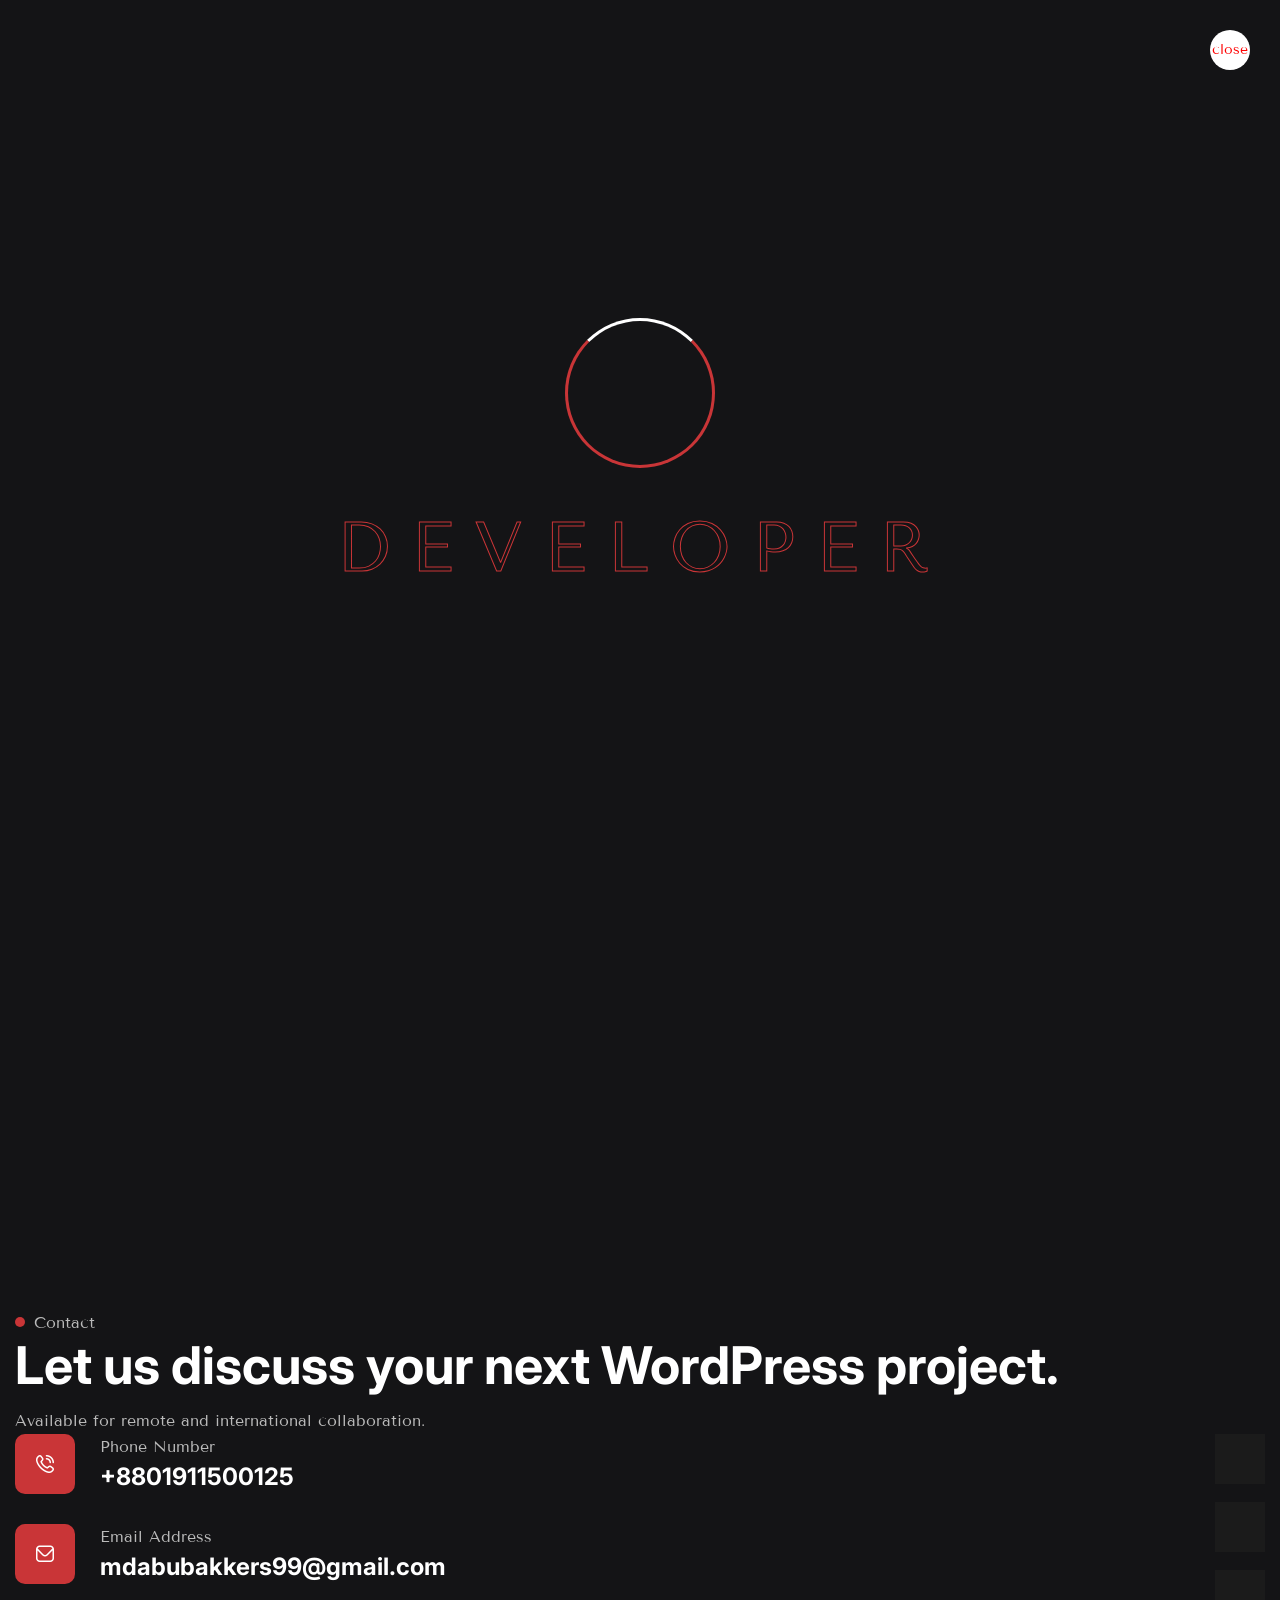
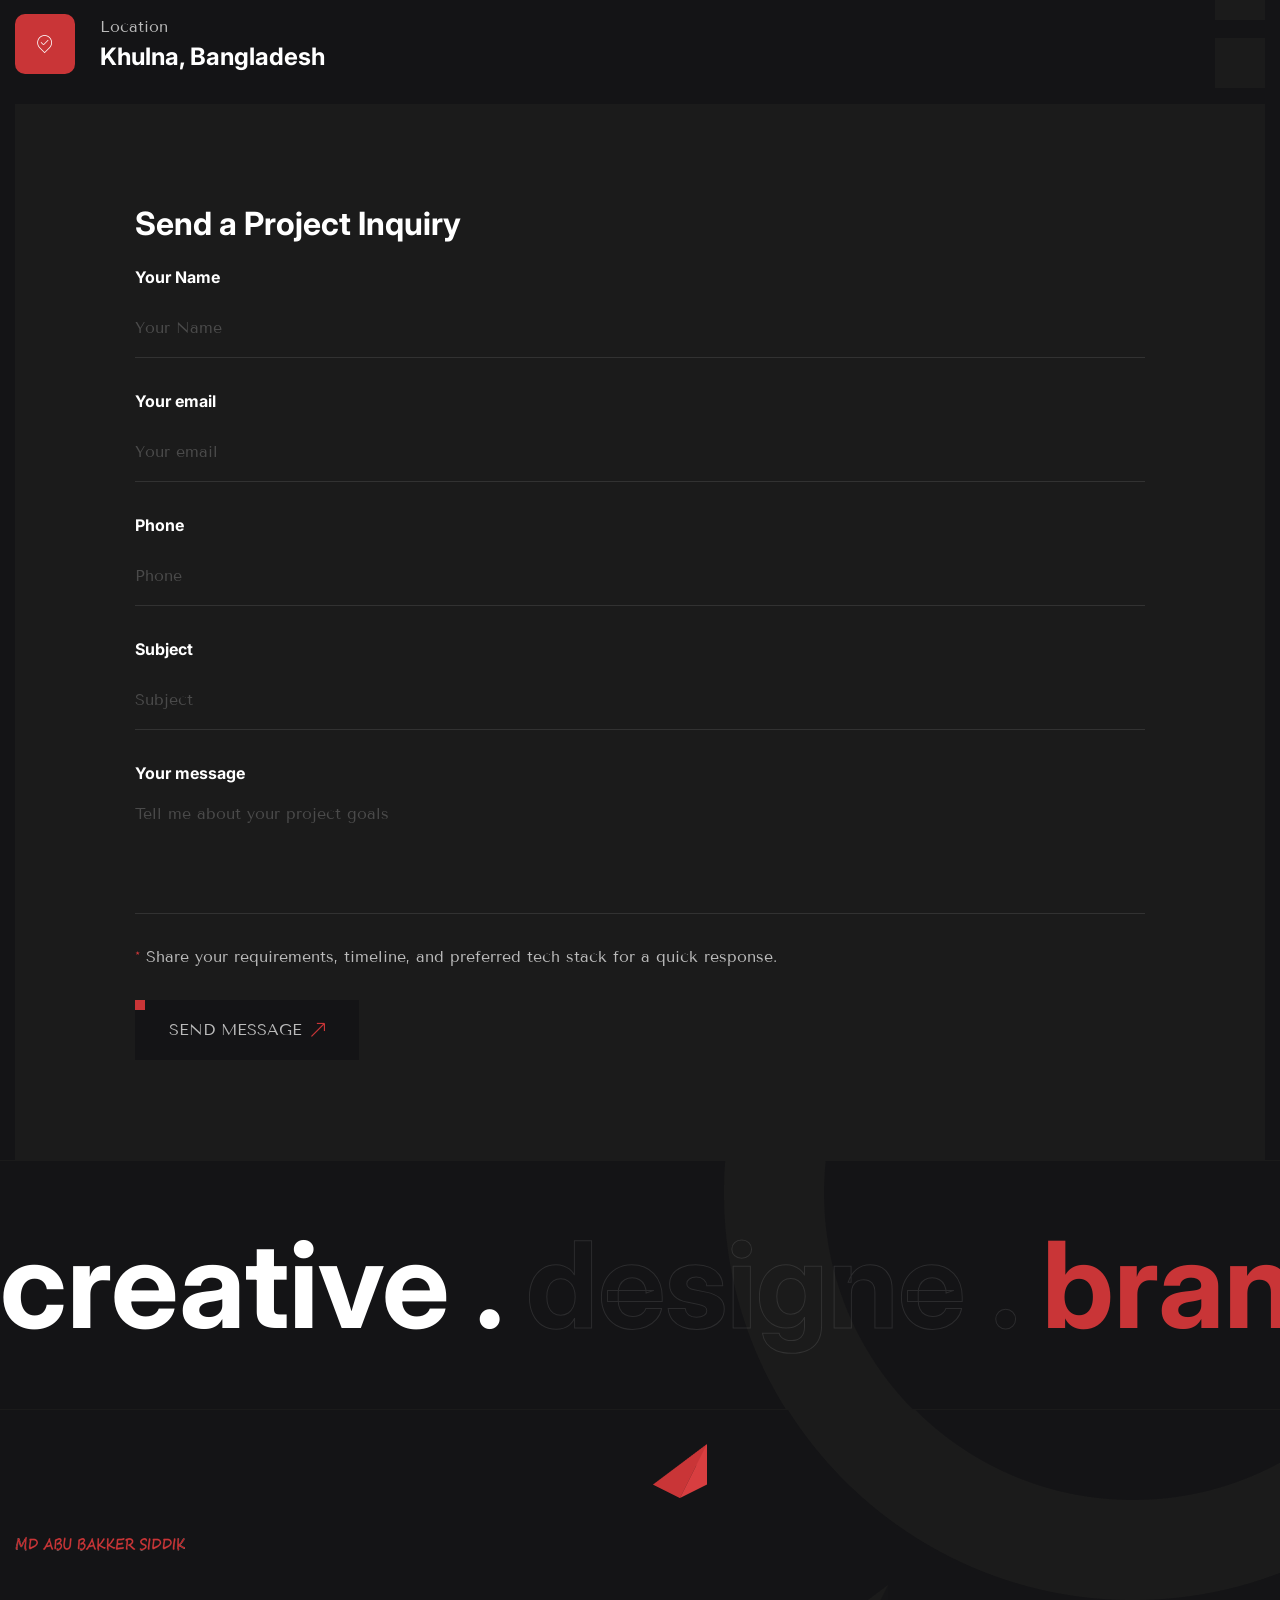
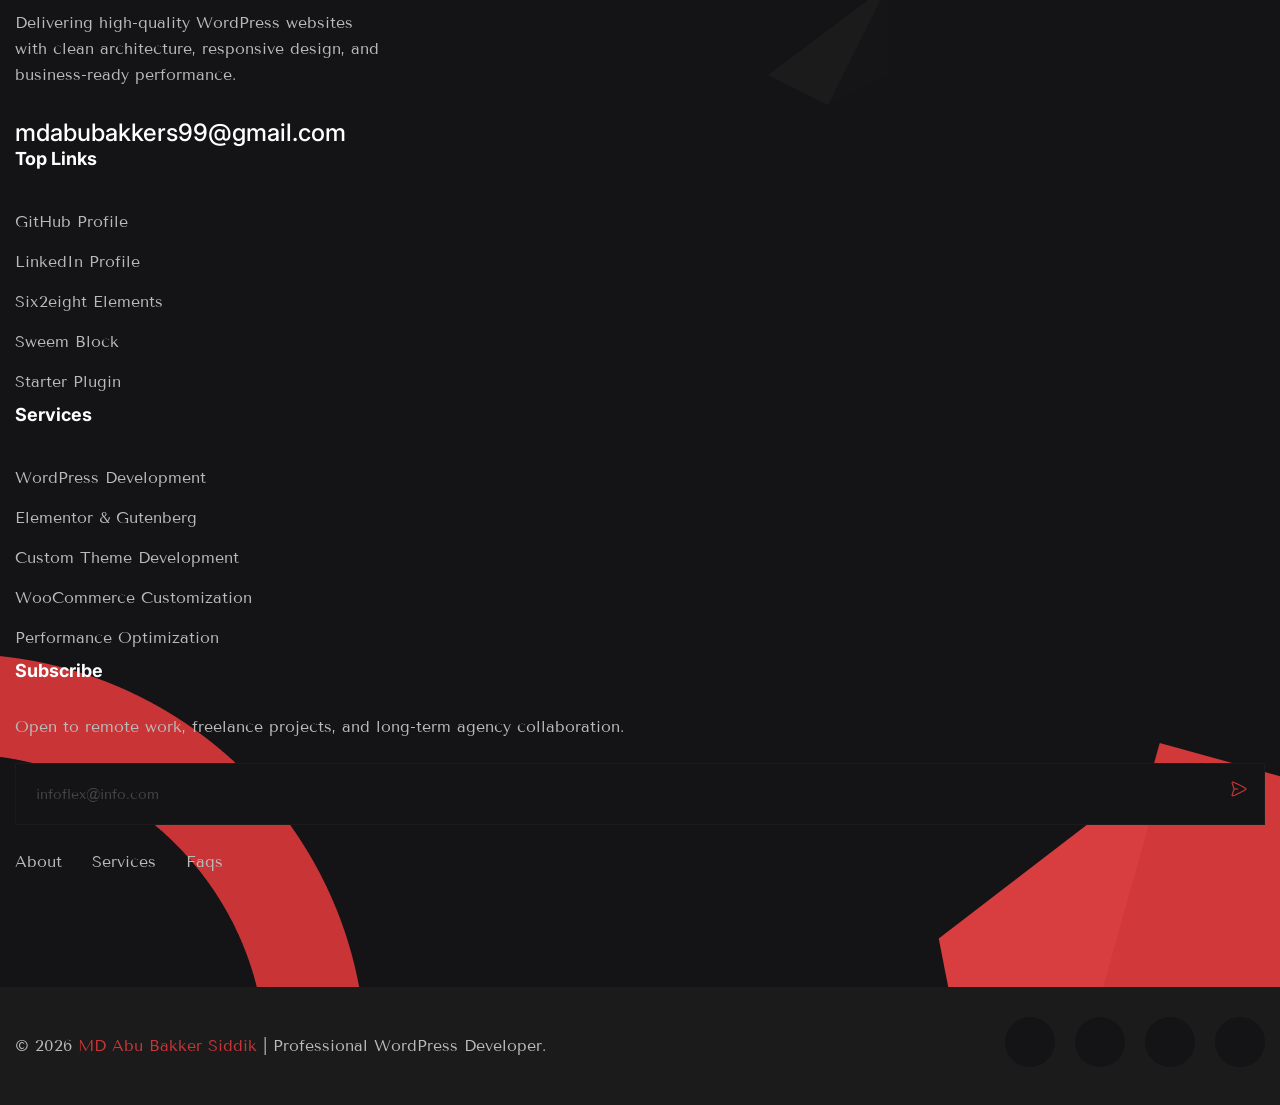
==== contact.html @ 7b508075 "ss" ====
﻿<!DOCTYPE html>
<html lang="en">
<head>
<meta charset="utf-8">
<meta http-equiv="X-UA-Compatible" content="IE=edge">
<meta name="viewport" content="width=device-width, initial-scale=1.0, maximum-scale=1.0, user-scalable=0">

<title>My Portfolio Website</title>

<!-- Fav Icon -->
<link rel="icon" href="assets/images/favicon.ico" type="image/x-icon">

<!-- Google Fonts -->
<link href="https://fonts.googleapis.com/css2?family=Tenor+Sans&display=swap" rel="stylesheet">
<link href="https://fonts.googleapis.com/css2?family=Inter:wght@100;200;300;400;500;600;700;800;900&display=swap" rel="stylesheet">

<!-- Stylesheets -->
<link href="assets/css/font-awesome-all.css" rel="stylesheet">
<link href="assets/css/flaticon.css" rel="stylesheet">
<link href="assets/css/owl.css" rel="stylesheet">
<link href="assets/css/bootstrap.css" rel="stylesheet">
<link href="assets/css/jquery.fancybox.min.css" rel="stylesheet">
<link href="assets/css/animate.css" rel="stylesheet">
<link href="assets/css/aos.css" rel="stylesheet">
<link href="assets/css/nice-select.css" rel="stylesheet">
<link href="assets/css/elpath.css" rel="stylesheet">
<link href="assets/css/color.css" id="jssDefault" rel="stylesheet">
<link href="assets/css/style.css" rel="stylesheet">
<link href="assets/css/module-css/page-title.css" rel="stylesheet">
<link href="assets/css/module-css/contact.css" rel="stylesheet">
<link href="assets/css/responsive.css" rel="stylesheet">

</head>


<!-- page wrapper -->
<body>

    <div class="boxed_wrapper">


        <!-- mouse-pointer -->
        <div class="mouse-pointer" id="mouse-pointer"></div>
        <!-- mouse-pointer end -->


        <!-- preloader -->
        <div class="loader-wrap">
            <div class="preloader">
                <div class="preloader-close">close</div>
                <div id="handle-preloader" class="handle-preloader">
                    <div class="animation-preloader">
                        <div class="spinner"></div>
                        <div class="txt-loading">
                            <span data-text-preloader="d" class="letters-loading">
                                d
                            </span>
                            <span data-text-preloader="e" class="letters-loading">
                                e
                            </span>
                            <span data-text-preloader="v" class="letters-loading">
                                v
                            </span>
                            <span data-text-preloader="e" class="letters-loading">
                                e
                            </span>
                            <span data-text-preloader="l" class="letters-loading">
                                l
                            </span>
                            <span data-text-preloader="o" class="letters-loading">
                                o
                            </span>
                            <span data-text-preloader="p" class="letters-loading">
                                p
                            </span>
                            <span data-text-preloader="e" class="letters-loading">
                                e
                            </span>
                            <span data-text-preloader="r" class="letters-loading">
                                r
                            </span>
                        </div>
                    </div>
                </div>
            </div>
        </div>
        <!-- preloader end -->


        <!--Search Popup-->
        <div id="search-popup" class="search-popup">
            <div class="popup-inner">
                <div class="upper-box clearfix">
                    <figure class="logo-box pull-left"><a href="index.html"><img src="assets/images/logo-2.png" alt=""></a></figure>
                    <div class="close-search pull-right"><span class="fas fa-times"></span></div>
                </div>
                <div class="overlay-layer"></div>
                <div class="auto-container">
                    <div class="search-form">
                        <form method="post" action="index.html">
                            <div class="form-group">
                                <fieldset>
                                    <input type="search" class="form-control" name="search-input" value="" placeholder="Type your keyword and hit" required >
                                    <button type="submit"><i class="icon-1"></i></button>
                                </fieldset>
                            </div>
                        </form>
                    </div>
                </div>
            </div>
        </div>


        <!-- sidebar cart item -->
        <div class="xs-sidebar-group info-group info-sidebar">
            <div class="xs-overlay xs-bg-black"></div>
            <div class="xs-overlay xs-overlay-2 xs-bg-black"></div>
            <div class="xs-overlay xs-overlay-3 xs-bg-black"></div>
            <div class="xs-overlay xs-overlay-4 xs-bg-black"></div>
            <div class="xs-overlay xs-overlay-5 xs-bg-black"></div>
            <div class="xs-sidebar-widget">
                <div class="sidebar-widget-container">
                    <div class="widget-heading">
                        <a href="#" class="close-side-widget">X</a>
                    </div>
                    <div class="sidebar-textwidget">
                        <div class="sidebar-info-contents">
                            <div class="content-inner">
                                <div class="logo">
                                    <a href="index.html"><img src="assets/images/logo-2.png" alt="" /></a>
                                </div>
                                <div class="text">
                                    <h3>Senior WordPress Developer | Remote Ready</h3>
                                    <p>9+ years of experience in WordPress, Elementor, Gutenberg, WooCommerce, and scalable website delivery.</p>
                                </div>
                                <div class="info-box">
                                    <h3>Contact</h3>
                                    <ul class="info clearfix">
                                        <li><div class="icon"><i class="icon-37"></i></div>Khulna, Bangladesh</li>
                                        <li><div class="icon"><i class="icon-36"></i></div><a href="mailto:mdabubakkers99@gmail.com">mdabubakkers99@gmail.com</a></li>
                                        <li><div class="icon"><i class="icon-35"></i></div><a href="tel:18004567890">+8801911500125</a></li>
                                    </ul>
                                </div>
                                <div class="subscribe-inner">
                                    <h3>Newsletter Subscription</h3>
                                    <form action="contact.html" method="post">
                                        <div class="form-group">
                                            <input type="email" name="email" placeholder="Enter Email Address" required="">
                                            <button type="submit" class="theme-btn">subscribe now</button>
                                        </div>
                                    </form>
                                </div>
                            </div>
                        </div>
                    </div>
                </div>
            </div>
        </div>
        <!-- END sidebar widget item -->


        <!-- main header -->
        <header class="main-header">
            <!-- header-lower -->
            <div class="header-lower">
                <div class="outer-container">
                    <div class="outer-box">
                        <div class="left-column">
                            <div class="logo-box">
                                <figure class="logo"><a href="index.html"><img src="assets/images/logo.png" alt=""></a></figure>
                            </div>
                            <div class="menu-area">
                                <!--Mobile Navigation Toggler-->
                                <div class="mobile-nav-toggler">
                                    <i class="icon-bar"></i>
                                    <i class="icon-bar"></i>
                                    <i class="icon-bar"></i>
                                </div>
                                <nav class="main-menu navbar-expand-md navbar-light clearfix">
                                    <div class="collapse navbar-collapse show clearfix" id="navbarSupportedContent">
                                        <ul class="navigation clearfix">
                                            <li><a href="index.html">Home</a></li>
                                            <li class="current"><a href="portfolio.html">My Working Project</a></li>
                                            <li><a href="contact.html">Contact</a></li>
                                        </ul>
                                    </div>
                                </nav>
                            </div>
                        </div>
                        <div class="menu-right-content">
                            <div class="search-box-outer search-toggler mr_30"><i class="icon-1"></i></div>
                            <div class="btn-box light mr_30"><a href="index.html" class="theme-btn"><span>Add Listing</span></a></div>
                            <div class="nav-btn nav-toggler navSidebar-button clearfix"><img src="assets/images/icons/icon-1.png" alt=""></div>
                        </div>
                    </div>
                </div>
            </div>

            <!--sticky Header-->
            <div class="sticky-header">
                <div class="auto-container">
                    <div class="outer-box">
                        <div class="logo-box">
                            <figure class="logo"><a href="index.html"><img src="assets/images/logo.png" alt=""></a></figure>
                        </div>
                        <div class="menu-area">
                            <nav class="main-menu clearfix">
                                <!--Keep This Empty / Menu will come through Javascript-->
                            </nav>
                        </div>
                        <div class="menu-right-content">
                            <div class="search-box-outer search-toggler mr_30"><i class="icon-1"></i></div>
                            <div class="btn-box mr_30"><a href="index.html" class="theme-btn"><span>Add Listing</span></a></div>
                            <div class="nav-btn nav-toggler navSidebar-button clearfix"><img src="assets/images/icons/icon-1.png" alt=""></div>
                        </div>
                    </div>
                </div>
            </div>
        </header>
        <!-- main-header end -->


        <!-- Mobile Menu  -->
        <div class="mobile-menu">
            <div class="menu-backdrop"></div>
            <div class="close-btn"><i class="fas fa-times"></i></div>

            <nav class="menu-box">
                <div class="nav-logo"><a href="index.html"><img src="assets/images/logo.png" alt="" title=""></a></div>
                <div class="menu-outer"><!--Here Menu Will Come Automatically Via Javascript / Same Menu as in Header--></div>
                <div class="contact-info">
                    <h4>Contact Info</h4>
                    <ul>
                        <li>Khulna, Bangladesh</li>
                        <li><a href="tel:+8801682648101">+8801911500125</a></li>
                        <li><a href="mailto:mdabubakkers99@gmail.com">mdabubakkers99@gmail.com</a></li>
                    </ul>
                </div>
                <div class="social-links">
                    <ul class="clearfix">
                        <li><a href="index.html"><span class="fab fa-twitter"></span></a></li>
                        <li><a href="index.html"><span class="fab fa-facebook-square"></span></a></li>
                        <li><a href="index.html"><span class="fab fa-pinterest-p"></span></a></li>
                        <li><a href="index.html"><span class="fab fa-instagram"></span></a></li>
                        <li><a href="index.html"><span class="fab fa-youtube"></span></a></li>
                    </ul>
                </div>
            </nav>
        </div>
        <!-- End Mobile Menu -->


        <!-- page-title -->
        <section class="page-title">
            <div class="pattern-layer">
                <div class="pattern-1" style="background-image: url(assets/images/shape/shape-54.png);"></div>
                <div class="pattern-2" style="background-image: url(assets/images/shape/shape-55.png);"></div>
                <div class="pattern-3" style="background-image: url(assets/images/shape/shape-43.png);"></div>
                <div class="pattern-4" style="background-image: url(assets/images/shape/shape-4.png);"></div>
                <div class="pattern-5" style="background-image: url(assets/images/shape/shape-56.png);"></div>
                <div class="pattern-6" style="background-image: url(assets/images/shape/shape-57.png);"></div>
                <div class="pattern-7 rotate-me" style="background-image: url(assets/images/shape/shape-58.png);"></div>
                <div class="pattern-8" style="background-image: url(assets/images/shape/shape-50.png);"></div>
            </div>
            <div class="auto-container">
                <div class="inner-box">
                    <div class="content-box">
                        <h1>Contact Us</h1>
                        <ul class="bread-crumb">
                            <li><a href="index.html">Home</a></li>
                            <li>Contact Us</li>
                        </ul>
                    </div>
                    <div class="curve-text">
                        <div class="icon-box"><img src="assets/images/icons/icon-2.png" alt=""></div>
                        <span class="curved-circle">Senior WordPress Developer | AI-Driven.</span>
                    </div>
                </div>
            </div>
        </section>
        <!-- page-title end -->


        <!-- contact-info-section -->
        <section class="contact-info-section pt_120 pb_120">
            <div class="auto-container">
                <div class="row align-items-center">
                    <div class="col-lg-6 col-md-12 col-sm-12 form-column">
                        <div class="form-inner mr_85">
                            <iframe src="https://www.google.com/maps/embed?pb=!1m18!1m12!1m3!1d55945.16225505631!2d-73.90847969206546!3d40.66490264739892!2m3!1f0!2f0!3f0!3m2!1i1024!2i768!4f13.1!3m3!1m2!1s0x89c24fa5d33f083b%3A0xc80b8f06e177fe62!2sNew%20York%2C%20NY%2C%20USA!5e0!3m2!1sen!2sbd!4v1601263396347!5m2!1sen!2sbd" width="600" height="535" frameborder="0" style="border:0; width: 100%" allowfullscreen="" aria-hidden="false" tabindex="0"></iframe>
                        </div>
                    </div>
                    <div class="col-lg-6 col-md-12 col-sm-12 info-column">
                        <div class="info-inner">
                            <div class="sec-title mb_40">
                                <span class="sub-title">Contact</span>
                                <h2>Let us discuss your next WordPress project.</h2>
                                <p>Available for remote and international collaboration.</p>
                            </div>
                            <div class="info-content">
                                <ul class="info-list clearfix">
                                    <li>
                                        <div class="icon-box"><i class="icon-27"></i></div>
                                        <span>Phone Number</span>
                                        <h3><a href="tel:+8801911500125">+8801911500125</a></h3>
                                    </li>
                                    <li>
                                        <div class="icon-box"><i class="icon-28"></i></div>
                                        <span>Email Address</span>
                                        <h3><a href="mailto:mdabubakkers99@gmail.com">mdabubakkers99@gmail.com</a></h3>
                                    </li>
                                    <li>
                                        <div class="icon-box"><i class="icon-37"></i></div>
                                        <span>Location</span>
                                        <h3>Khulna, Bangladesh</h3>
                                    </li>
                                </ul>
                                <ul class="social-links clearfix">
                                    <li><a href="https://github.com/Md-Abu-Bakker-Siddik"><i class="fab fa-github"></i></a></li>
                                    <li><a href="https://www.instagram.com/mdsweem?igsh=MWMzZXV2amVpbjdnZA=="><i class="fab fa-instagram"></i></a></li>
                                    <li><a href="https://www.linkedin.com/in/md-abu-bakker-siddik"><i class="fab fa-linkedin-in"></i></a></li>
                                    <li><a href="https://www.facebook.com/share/19xBZS6UAq/"><i class="fab fa-facebook-f"></i></a></li>
                                </ul>
                            </div>
                        </div>
                    </div>
                </div>
            </div>
        </section>
        <!-- contact-info-section end -->


        <!-- contact-section -->
        <section class="contact-section pb_120">
            <div class="auto-container">
                <div class="form-inner">
                    <h2>Send a Project Inquiry</h2>
                    <form method="post" action="sendemail.php" id="contact-form">
                        <div class="row clearfix">
                            <div class="col-lg-6 col-md-6 col-sm-12 form-group">
                                <label>Your Name</label>
                                <input type="text" name="username" placeholder="Your Name" required="">
                            </div>
                            <div class="col-lg-6 col-md-6 col-sm-12 form-group">
                                <label>Your email</label>
                                <input type="email" name="email" placeholder="Your email" required="">
                            </div>
                            <div class="col-lg-6 col-md-6 col-sm-12 form-group">
                                <label>Phone</label>
                                <input type="text" name="phone" required="" placeholder="Phone">
                            </div>
                            <div class="col-lg-6 col-md-6 col-sm-12 form-group">
                                <label>Subject</label>
                                <input type="text" name="subject" required="" placeholder="Subject">
                            </div>
                            <div class="col-lg-12 col-md-12 col-sm-12 form-group">
                                <label>Your message</label>
                                <textarea name="message" placeholder="Tell me about your project goals"></textarea>
                            </div>
                            <div class="col-lg-12 col-md-12 col-sm-12 text-column">
                                <p><span>*</span> Share your requirements, timeline, and preferred tech stack for a quick response.</p>
                            </div>
                            <div class="col-lg-12 col-md-12 col-sm-12 form-group message-btn">
                                <button class="theme-btn btn-one" type="submit" name="submit-form"><span>Send Message</span></button>
                            </div>
                        </div>
                    </form>
                </div>
            </div>
        </section>
        <!-- contact-section end -->


        <div class="slide-text">
            <div class="pattern-layer" style="background-image: url(assets/images/shape/shape-20.png);"></div>
            <div class="big-text"><span class="white_text">Creative . </span><span class="text_stroke">designe . </span><span class="theme_color">branding . </span><span class="text_stroke">Marketing . </span><span class="white_text">Idea . </span><span class="theme_color">Innovative</span></div>
        </div>


        <!-- main-footer -->
        <footer class="main-footer">
            <div class="widget-section">
                <div class="pattern-layer">
                    <div class="pattern-1" style="background-image: url(assets/images/shape/shape-21.png);"></div>
                    <div class="pattern-2" style="background-image: url(assets/images/shape/shape-22.png);"></div>
                    <div class="pattern-3" style="background-image: url(assets/images/shape/shape-23.png);"></div>
                    <div class="pattern-4 float-bob-x" style="background-image: url(assets/images/shape/shape-24.png);"></div>
                    <div class="pattern-5 float-bob-y" style="background-image: url(assets/images/shape/shape-25.png);"></div>
                </div>
                <div class="auto-container">
                    <div class="row clearfix">
                        <div class="col-lg-4 col-md-6 col-sm-12 footer-column">
                            <div class="footer-widget logo-widget">
                                <figure class="footer-logo"><a href="index.html"><img src="assets/images/logo.png" alt=""></a></figure>
                                <p>Delivering high-quality WordPress websites with clean architecture, responsive design, and business-ready performance.</p>
                                <h3><a href="mailto:mdabubakkers99@gmail.com">mdabubakkers99@gmail.com</a></h3>
                            </div>
                        </div>
                        <div class="col-lg-2 col-md-6 col-sm-12 footer-column">
                            <div class="footer-widget links-widget">
                                <div class="widget-title">
                                    <h3>Top Links</h3>
                                </div>
                                <div class="widget-content">
                                    <ul class="links-list clearfix">
                                        <li><a href="https://github.com/Md-Abu-Bakker-Siddik">GitHub Profile</a></li>
                                        <li><a href="https://www.linkedin.com/in/md-abu-bakker-siddik">LinkedIn Profile</a></li>
                                        <li><a href="https://github.com/Md-Abu-Bakker-Siddik/six2eight-elements">Six2eight Elements</a></li>
                                        <li><a href="https://github.com/Md-Abu-Bakker-Siddik/sweem-block">Sweem Block</a></li>
                                        <li><a href="https://github.com/Md-Abu-Bakker-Siddik/starter-plugin">Starter Plugin</a></li>
                                    </ul>
                                </div>
                            </div>
                        </div>
                        <div class="col-lg-3 col-md-6 col-sm-12 footer-column">
                            <div class="footer-widget links-widget">
                                <div class="widget-title">
                                    <h3>Services</h3>
                                </div>
                                <div class="widget-content">
                                    <ul class="links-list clearfix">
                                        <li><a href="portfolio.html">WordPress Development</a></li>
                                        <li><a href="portfolio.html">Elementor & Gutenberg</a></li>
                                        <li><a href="portfolio.html">Custom Theme Development</a></li>
                                        <li><a href="portfolio.html">WooCommerce Customization</a></li>
                                        <li><a href="contact.html">Performance Optimization</a></li>
                                    </ul>
                                </div>
                            </div>
                        </div>
                         <div class="col-lg-3 col-md-6 col-sm-12 footer-column">
                            <div class="footer-widget subscribe-widget">
                                <div class="widget-title">
                                    <h3>Subscribe</h3>
                                </div>
                                <div class="widget-content">
                                    <p>Open to remote work, freelance projects, and long-term agency collaboration.</p>
                                    <form method="post" action="contact.html">
                                        <div class="form-group">
                                            <input type="email" name="email" placeholder="infoflex@info.com" required>
                                            <button type="submit"><img src="assets/images/icons/icon-22.png" alt=""></button>
                                        </div>
                                    </form>
                                    <ul class="footer-menu">
                                        <li><a href="#">About</a></li>
                                        <li><a href="#">Services</a></li>
                                        <li><a href="#">Faqs</a></li>
                                    </ul>
                                </div>
                            </div>
                        </div>
                    </div>
                </div>
            </div>
            <div class="footer-bottom">
                <div class="auto-container">
                    <div class="bottom-inner">
                        <p>&copy; 2026 <a href="index.html">MD Abu Bakker Siddik</a> | Professional WordPress Developer.</p>
                        <ul class="social-links">
                            <li><a href="https://www.facebook.com/share/19xBZS6UAq/"><i class="fab fa-facebook-f"></i></a></li>
                            <li><a href="https://www.linkedin.com/in/md-abu-bakker-siddik"><i class="fab fa-linkedin-in"></i></a></li>
                            <li><a href="https://www.instagram.com/mdsweem?igsh=MWMzZXV2amVpbjdnZA=="><i class="fab fa-instagram"></i></a></li>
                            <li><a href="index.html"><i class="fab fa-pinterest-p"></i></a></li>
                        </ul>
                    </div>
                </div>
            </div>
        </footer>
        <!-- main-footer end -->



        <!--Scroll to top-->
        <div class="scroll-to-top">
            <div>
                <div class="scroll-top-inner">
                    <div class="scroll-bar">
                        <div class="bar-inner"></div>
                    </div>
                    <div class="scroll-bar-text">Go To Top</div>
                </div>
            </div>
        </div>
        <!-- Scroll to top end -->

    </div>


    <!-- jequery plugins -->
    <script src="assets/js/jquery.js"></script>
    <script src="assets/js/bootstrap.min.js"></script>
    <script src="assets/js/owl.js"></script>
    <script src="assets/js/wow.js"></script>
    <script src="assets/js/jquery.fancybox.js"></script>
    <script src="assets/js/appear.js"></script>
    <script src="assets/js/isotope.js"></script>
    <script src="assets/js/jquery.nice-select.min.js"></script>
    <script src="assets/js/nav-tool.js"></script>
    <script src="assets/js/jquery.lettering.min.js"></script>
    <script src="assets/js/jquery.circleType.js"></script>
    <script src="assets/js/product-filter.js"></script>
    <script src="assets/js/bxslider.js"></script>
    <script src="assets/js/jquery.bootstrap-touchspin.js"></script>
    <script src="assets/js/validation.js"></script>

    <!-- main-js -->
    <script src="assets/js/script.js"></script>

</body><!-- End of .page_wrapper -->
</html>
---- assets/css/flaticon.css ----
@font-face {
  font-family: 'icomoon';
  src:  url('../fonts/icomoon.eot?tin97q');
  src:  url('../fonts/icomoon.eot?tin97q#iefix') format('embedded-opentype'),
    url('../fonts/icomoon.ttf?tin97q') format('truetype'),
    url('../fonts/icomoon.woff?tin97q') format('woff'),
    url('../fonts/icomoon.svg?tin97q#icomoon') format('svg');
  font-weight: normal;
  font-style: normal;
  font-display: block;
}

[class^="icon-"], [class*=" icon-"] {
  /* use !important to prevent issues with browser extensions that change fonts */
  font-family: 'icomoon' !important;
  speak: never;
  font-style: normal;
  font-weight: normal;
  font-variant: normal;
  text-transform: none;
  line-height: 1;

  /* Better Font Rendering =========== */
  -webkit-font-smoothing: antialiased;
  -moz-osx-font-smoothing: grayscale;
}

.icon-1:before {
  content: "\e900";
}
.icon-2:before {
  content: "\e901";
}
.icon-3:before {
  content: "\e902";
}
.icon-4:before {
  content: "\e903";
}
.icon-5:before {
  content: "\e904";
}
.icon-6:before {
  content: "\e905";
}
.icon-7:before {
  content: "\e906";
}
.icon-8:before {
  content: "\e907";
}
.icon-9:before {
  content: "\e908";
}
.icon-10:before {
  content: "\e909";
}
.icon-11:before {
  content: "\e90a";
}
.icon-12:before {
  content: "\e90b";
}
.icon-13:before {
  content: "\e90c";
}
.icon-14:before {
  content: "\e90d";
}
.icon-15:before {
  content: "\e90e";
}
.icon-16:before {
  content: "\e90f";
}
.icon-17:before {
  content: "\e910";
}
.icon-18:before {
  content: "\e911";
}
.icon-19:before {
  content: "\e912";
}
.icon-20:before {
  content: "\e913";
}
.icon-21:before {
  content: "\e914";
}
.icon-22:before {
  content: "\e915";
}
.icon-23:before {
  content: "\e916";
}
.icon-24:before {
  content: "\e917";
}
.icon-25:before {
  content: "\e918";
}
.icon-26:before {
  content: "\e919";
}
.icon-27:before {
  content: "\e91a";
}
.icon-28:before {
  content: "\e91b";
}
.icon-29:before {
  content: "\e91c";
}
.icon-30:before {
  content: "\e91d";
}
.icon-31:before {
  content: "\e91e";
}
.icon-32:before {
  content: "\e91f";
}
.icon-33:before {
  content: "\e920";
}
.icon-34:before {
  content: "\e921";
}
.icon-35:before {
  content: "\e922";
}
.icon-36:before {
  content: "\e923";
}
.icon-37:before {
  content: "\e924";
}
---- assets/css/color.css ----
/* template-color */


.xs-sidebar-group .content-inner .info-box .info li .icon{
	color: var(--theme-color);
}

.main-menu .navigation > li.current > a,
.main-menu .navigation > li:hover > a{
 	color: var(--theme-color); 
}

.main-menu .navigation > li > ul,
.main-menu .navigation > li > .megamenu{
	background: var(--theme-color);
}

.main-menu .navigation > li > ul > li > ul{
	background: var(--theme-color);
}

.main-header .menu-right-content .search-box-outer{
	color: var(--theme-color);
}

.theme-btn span:before{
	color: var(--theme-color);
}

.theme-btn:before{
	background: var(--theme-color);
}

.banner-section .content-box h2 span{
  color: var(--theme-color);
}

.curve-text .curved-circle .char10,
.curve-text .curved-circle .char11,
.curve-text .curved-circle .char12,
.curve-text .curved-circle .char13,
.curve-text .curved-circle .char14,
.curve-text .curved-circle .char15,
.curve-text .curved-circle .char16,
.curve-text .curved-circle .char17{
  color: var(--theme-color); 
}

.banner-section .content-box .social-links li a:hover{
  color: var(--theme-color);
}

.banner-section .content-box .video-btn a:hover{
  background: var(--theme-color);
}

.sub-title:before{
	background: var(--theme-color);
}

.about-section .image-box .btn-box a span:before{
	color: var(--theme-color);
}

.about-section .image-box .btn-box a:hover{
  background: var(--theme-color);
}

.about-section .image-box .btn-box .shape:before{
	background: var(--theme-color);
}

.about-section .inner-box .single-item p span{
  color: var(--theme-color);
}

.about-section .inner-box .single-item:nth-child(3){
  background: var(--theme-color);
  border-color: var(--theme-color);
}

.service-block-one .inner-box .links-list li a:hover{
  background: var(--theme-color);
  border-color: var(--theme-color);
}

.service-block-one .inner-box .link a:hover{
  color: var(--theme-color);
}

.content_block_one .content-box .inner-box .single-item:hover h3 span{
  background: var(--theme-color);
}

.content_block_one .content-box .inner-box .single-item .link a{
	color: var(--theme-color);
}

.content_block_one .content-box .more-link a:hover{
  color: var(--theme-color);
}

.content_block_one .content-box .more-link a span:before{
	color: var(--theme-color);
}

.gallery-block-one .inner-box .lower-content .link a:hover{
  background: var(--theme-color);
}

.gallery-block-one .inner-box .lower-content h3 a:hover{
  color: var(--theme-color);
}

.gallery-block-one .inner-box .image-box .link-btn a{
	color: var(--theme-color);
}

.gallery-block-one .inner-box .image-box .link-btn a:hover{
  background: var(--theme-color);
}

.testimonial-block-one .inner-box .icon-box{
	color: var(--theme-color);
}

.dots-style-one .owl-dots .owl-dot.active span,
.dots-style-one .owl-dots .owl-dot span:hover{
	background: var(--theme-color);
	border-color: var(--theme-color);
}

.curve-text .icon-box a{
	color: var(--theme-color);
}

.video-section .text-box h2 span:before{
	background: var(--theme-color);
}

.working-block-one:hover .icon-box  .count-text{
  color: var(--theme-color);
  border-color: var(--theme-color);
}

.working-block-one h3 a:hover{
  color: var(--theme-color);
}

.working-block-one:hover .shape:before{
  background: var(--theme-color);
}

.working-section .pattern-layer{
	border: 100px solid var(--theme-color);
}

.cta-section{
	background: var(--theme-color);
}

.cta-section .btn-box a span:before{
	color: var(--theme-color);
}

.news-block-one .inner-box .lower-content .post-info li a:hover{
	background: var(--theme-color);
}

.news-block-one .inner-box .lower-content h3 a:hover{
  color: var(--theme-color);
}

.news-block-one .inner-box .link a:hover{
  color: var(--theme-color);
}

.slide-text .big-text .theme_color{
  color: var(--theme-color);
}

.main-footer .logo-widget h3 a:hover{
  color: var(--theme-color);
}

.main-footer .links-widget .links-list li a:hover{
  color: var(--theme-color);
}

.main-footer .subscribe-widget form .form-group input[type='email']:focus{
	border-color: var(--theme-color);
}

.main-footer .subscribe-widget .footer-menu li a:hover{
  color: var(--theme-color);
}

.footer-bottom .bottom-inner p a{
	color: var(--theme-color);
}

.main-footer .social-links a:hover{
  background: var(--theme-color);
}

.banner-style-two .content-box h2 span:before{
  background: var(--theme-color);
}

.funfact-block-one .count-outer .symble{
	color: var(--theme-color);
}

.funfact-block-one .clients-list li span{
	background: var(--theme-color);
}

.service-block-one .inner-box .link a{
	color: var(--theme-color);
}

.service-block-two .inner-box:hover{
  border-color: var(--theme-color);
}

.service-block-two .inner-box:before{
	background: var(--theme-color);
}

.service-block-two .inner-box .link a{
	color: var(--theme-color);
}

.gallery-block-two h2 a:hover{
  color: var(--theme-color);
}

.gallery-block-two .image-box .link a{
	color: var(--theme-color);
}

.gallery-block-two .image-box .link a:hover{
  background: var(--theme-color);
}

.video-section.style-two{
	background: var(--theme-color);
}

.team-block-one .inner-box .image-box .social-links li a:hover{
  background: var(--theme-color);
}

.team-block-one .inner-box .lower-content h3 a:hover{
  color: var(--theme-color);
}

.team-block-one .inner-box .lower-content .designation{
	color: var(--theme-color);
}

.image_block_two .image-box .image-shape .shape-2{
	border: 40px solid var(--theme-color);
}

.testimonial-block-two .inner-box .icon-box{
	color: var(--theme-color);
}

.testimonial-block-two .inner-box .author-box{
	border-bottom: 1px solid var(--theme-color);
}

.accordion-box .accordion .acc-btn.active .icon-box{
	color: var(--theme-color);
}

.banner-style-three .content-box .rating-box .rating li{
	color: var(--theme-color);
}

.banner-style-three .inner-box h2 span{
	color: var(--theme-color);
}

.banner-style-three .inner-box .clients-list li span{
	background: var(--theme-color);
}

.banner-style-three .lower-box .lower-content{
	background: var(--theme-color);
}

.banner-style-three .lower-box .video-btn a:hover{
  color: var(--theme-color);
}

.image_block_three .image-box .video-btn{
	background: var(--theme-color);
}

.content_block_three .content-box .inner-box .single-column:nth-child(2) .single-item{
	background: var(--theme-color);
}

.gallery-style-three .gallery-list li a:hover i{
	color: var(--theme-color);
}

.gallery-style-three .gallery-list li .image-box:before{
	background: var(--theme-color);
}

.pricing-block-one .pricing-table h2 span{
  color: var(--theme-color);
}

.pricing-block-one .pricing-table h3:before{
	background: var(--theme-color);
}

.cta-section.alternat-2 .inner-container{
  background: var(--theme-color);
}

.page-title .bread-crumb li a:hover{
  color: var(--theme-color);
}

.page-title .bread-crumb:before{
	background: var(--theme-color);
}

.service-details .nav-btn-box .single-btn:hover{
  border-color: var(--theme-color);
}

.service-details .nav-btn-box .single-btn:hover .shape:before{
  background: var(--theme-color);
}

.service-details .nav-btn-box .single-btn button:hover{
  color: var(--theme-color);
}

.team-details-content .content-box .designation{
	color: var(--theme-color);
}

.team-details-content .content-box .info-list li .icon-box{
	background: var(--theme-color);
}

.team-details-content .content-box .info-list li h3 a:hover{
  color: var(--theme-color);
}

.team-details .education-content .single-item span{
	color: var(--theme-color);
}

.progress-box .bar-inner{
	background: var(--theme-color);
}

.gallery-details-content .upper-image .category{
	background: var(--theme-color);
}

.gallery-details-content .content-box .two-column .list-item li h4 a:hover{
  color: var(--theme-color);
}

.gallery-details-content .nav-btn-box .single-btn:hover{
	border-color: var(--theme-color);
}

.gallery-details-content .nav-btn-box .single-btn:hover .shape:before{
	background: var(--theme-color);
}

.gallery-details-content .nav-btn-box .single-btn button:hover{
  color: var(--theme-color);
}

.shop-page-section .item-shorting .menu-box button.on{
  background: var(--theme-color);
}

.shop-page-section .item-shorting .filter-btn button:hover{
  background: var(--theme-color);
}

.shop-block-one .inner-box .lower-content h3 a:hover{
  color: var(--theme-color);
}

.shop-block-one .inner-box .lower-content .price{
	color: var(--theme-color);
}

.shop-block-one .inner-box .lower-content .cart-btn:hover{
  background: var(--theme-color);
}

.shop-details-content .products-image-block .image-box .category{
	background: var(--theme-color);
}

.shop-details-content .content-box h3{
	color: var(--theme-color);
}

.shop-details-content .content-box .customer-rating .rating li{
	color: var(--theme-color);
}

.shop-details-content .content-box .customer-rating .review a:hover{
	color: var(--theme-color);
}

.shop-details-content .content-box .cart-btn{
	background: var(--theme-color);
}

.shop-details .product-discription .tab-btn-box .tab-btns li.active-btn,
.shop-details .product-discription .tab-btn-box .tab-btns li:hover{
  background: var(--theme-color);
  border-color: var(--theme-color);
}

.shop-details .product-discription .customer-inner .rating li{
  color: var(--theme-color);
}

.blog-sidebar .search-widget .form-group button[type='submit']{
	color: var(--theme-color);
}

.blog-sidebar .category-widget .category-list li a:hover{
  background: var(--theme-color);
}

.blog-sidebar .social-widget .social-links li a:hover{
  background: var(--theme-color);
}

.blog-sidebar .post-widget .post h6 a:hover{
  color: var(--theme-color);
}

.blog-sidebar .post-widget .post .link a:hover{
  color: var(--theme-color);
}

.blog-sidebar .contact-widget .info-list li .icon-box{
	background: var(--theme-color);
}

.blog-sidebar .contact-widget .info-list li h3 a:hover{
	color: var(--theme-color);
}

.news-block-one .inner-box .lower-content h2 a:hover{
  color: var(--theme-color);
}

.blog-details-content .post-tags .tags-list li a:hover{
  background: var(--theme-color);
}

.blog-details-content .author-box a{
	background: var(--theme-color);
}

.blog-details-content .nav-btn-box .single-btn button:hover{
  color: var(--theme-color);
}

.blog-details-content .nav-btn-box .single-btn:hover .shape:before{
  background: var(--theme-color);
}

.blog-details-content .comment-box .comment .reply-btn:hover{
  background: var(--theme-color);
}

.blog-details-content .comment-form-area .form-group input:focus,
.blog-details-content .comment-form-area .form-group textarea:focus{
  border-color: var(--theme-color) !important;
}

.blog-details-content .comment-form-area p span{
	color: var(--theme-color);
}

.contact-info-section .info-inner .info-list li .icon-box{
	background: var(--theme-color);
}

.contact-info-section .info-inner .info-list li h3 a:hover{
	color: var(--theme-color);
}

.contact-info-section .info-inner .info-content .social-links li a:hover{
  background: var(--theme-color);
}

.contact-section .form-inner p span{
	color: var(--theme-color);
}

.contact-section .form-inner .form-group input:focus,
.contact-section .form-inner .form-group textarea:focus{
  border-color: var(--theme-color) !important;
}
---- assets/css/style.css ----
/* Css For Arlet */

/************ TABLE OF CONTENTS ***************
1. Fonts
2. Reset
3. Global
4. Main Header/style-one/style-two
5. Main Slider/style-one/style-two
6. Intro Section
7. Welcome Section
9. Cta Section
8. Research Fields
10. Testimonial Section
11. Researches Section
12. Team Section
14. Video
15. Fact Counter
16. News Section
19. Clients Section
20. Main Footer
21. Footer Bottom
22. Research Style Two
23. Innovative Solution
24. Discover Section
25. Testimonial Section
26. Chooseus Section
27. News Style Two
28. Page Title
29. Research Page Section
30. Research Details
31. Professor Page Section
32. Professor Details
33. About Section
34. Error Section
35. Blog Page Section
36. Blog Details
37. Blog Sidebar
38. Contact Section
39. Google Map


**********************************************/



/***

====================================================================
  Reset
====================================================================

 ***/
* {
  margin:0px;
  padding:0px;
  border:none;
  outline:none;
}


/***

====================================================================
  Global Settings
====================================================================

 ***/


:root{
  --theme-color: #C93537;
  --secondary-color: #141416;
  --text-color: #BABABA;
  --title-color: #fff;
  --text-font: 'Tenor Sans', sans-serif;
  --title-font: 'Inter', sans-serif;
}





body {
  font-size:16px;
  color: var(--text-color);
  line-height:26px;
  font-weight:400;
  background:#141416;
  font-family: var(--text-font);
  background-size:cover;
  background-repeat:no-repeat;
  background-position:center top;
  -webkit-font-smoothing: antialiased;
}

  @media (min-width:1200px) {
  .container {
    max-width: 1200px;
    padding: 0px 15px;
  }
}

.large-container{
  max-width: 1550px;
  padding: 0px 15px;
  margin: 0 auto;
}

.container-fluid{
  padding: 0px;
}

.auto-container{
  position:static;
  max-width:1326px;
  padding:0px 15px;
  margin:0 auto;
}

.small-container{
  max-width:680px;
  margin:0 auto;
}

.boxed_wrapper{
  position: relative;
  margin: 0 auto;
  overflow: hidden !important;
  width: 100%;
  min-width: 300px;
}


a{
  text-decoration:none;
  transition:all 500ms ease;
  -moz-transition:all 500ms ease;
  -webkit-transition:all 500ms ease;
  -ms-transition:all 500ms ease;
  -o-transition:all 500ms ease;
}

a:hover{
  text-decoration:none;
  outline:none;
}

input,button,select,textarea{
  font-family: var(--text-font);
  font-weight: 400;
  font-size: 18px;
  background: transparent;
}

::-webkit-input-placeholder {
  color: inherit;
}

::-moz-input-placeholder {
  color: inherit;
}

::-ms-input-placeholder {
  color: inherit;
}

ul,li{
  list-style:none;
  padding:0px;
  margin:0px;
}

input{
  transition: all 500ms ease;
}

button:focus,
input:focus,
textarea:focus{
  outline: none;
  box-shadow: none;
  transition: all 500ms ease;
}

p{
  position: relative;
  font-family: var(--text-font);
  color: var(--text-color);
  font-weight: 400;
  margin: 0px;
  transition: all 500ms ease;
}

h1,h2,h3,h4,h5,h6{
  position:relative;
  font-family: var(--title-font);
  font-weight: 700;
  color: var(--title-color);
  margin: 0px;
  transition: all 500ms ease;
}

/* Preloader */

.handle-preloader {
  align-items: center;
  -webkit-align-items: center;
  display: flex;
  display: -ms-flexbox;
  height: 100%;
  justify-content: center;
  -webkit-justify-content: center;
  position: fixed;
  left: 0;
  top: 0;
  width: 100%;
  z-index: 9999999;
  background: #141416;
}

.preloader-close{
  position: fixed;
  z-index: 99999999;
  font-size: 14px;
  background: #fff;
  color: red;
  width: 40px;
  height: 40px;
  line-height: 40px;
  text-align: center;
  border-radius: 50%;
  cursor: pointer;
  right: 30px;
  top: 30px;
  font-weight: 400;
}

.handle-preloader .animation-preloader {
  position: absolute;
  z-index: 100;
}

.handle-preloader .animation-preloader .spinner{
  animation: spinner 1s infinite linear;
  border-radius: 50%;
  height: 150px;
  margin: 0 auto 45px auto;
  width: 150px;
}

.handle-preloader .animation-preloader .txt-loading {
  text-align: center;
  user-select: none;
}

.handle-preloader .animation-preloader .txt-loading .letters-loading:before{
  animation: letters-loading 4s infinite;
  content: attr(data-text-preloader);
  left: 0;
  opacity: 0;
  top:0;
  position: absolute;
}

.handle-preloader .animation-preloader .txt-loading .letters-loading{
  font-family: var(--text-font);
  font-weight: 500;
  letter-spacing: 15px;
  display: inline-block;
  position: relative;
  font-size: 70px;
  line-height: 70px;
  text-transform: uppercase;
  color: transparent;
  -webkit-text-stroke-width: 1px;
  -webkit-text-stroke-color: var(--theme-color);
}

.handle-preloader .animation-preloader .txt-loading .letters-loading:nth-child(2):before {animation-delay: 0.2s;}
.handle-preloader .animation-preloader .txt-loading .letters-loading:nth-child(3):before {animation-delay: 0.4s;}
.handle-preloader .animation-preloader .txt-loading .letters-loading:nth-child(4):before {animation-delay: 0.6s;}
.handle-preloader .animation-preloader .txt-loading .letters-loading:nth-child(5):before {animation-delay: 0.8s;}
.handle-preloader .animation-preloader .txt-loading .letters-loading:nth-child(6):before { animation-delay: 1s;}
.handle-preloader .animation-preloader .txt-loading .letters-loading:nth-child(7):before { animation-delay: 1.2s;}
.handle-preloader .animation-preloader .txt-loading .letters-loading:nth-child(8):before { animation-delay: 1.4s;}
.handle-preloader .loader-section {
  background-color: #ffffff;
  height: 100%;
  position: fixed;
  top: 0;
  width: calc(50% + 1px);
}

.preloader .loaded .animation-preloader {
  opacity: 0;
  transition: 0.3s ease-out;
}

.handle-preloader .animation-preloader .txt-loading .letters-loading:before{
  color: #ffffff;
}

.handle-preloader .animation-preloader .spinner{
  border: 3px solid var(--theme-color);
  border-top-color: rgba(255, 255, 255, 1);
}

/* AnimaciÃ³n del preloader */
@keyframes spinner {
  to {
    transform: rotateZ(360deg);
  }
}
@keyframes letters-loading {
  0%,
  75%,
  100% {
    opacity: 0;
    transform: rotateY(-90deg);
  }

  25%,
  50% {
    opacity: 1;
    transform: rotateY(0deg);
  }
}

@media screen and (max-width: 767px) {
  .handle-preloader .animation-preloader .spinner {
    height: 8em;
    width: 8em;
  }
}
@media screen and (max-width: 500px) {
  .handle-preloader .animation-preloader .spinner {
    height: 7em;
    width: 7em;
  }
  .handle-preloader .animation-preloader .txt-loading .letters-loading {font-size: 40px; letter-spacing: 10px;}
}


.centred{
  text-align: center;
}

.pull-left{
  float: left;
}

.pull-right{
  float: right;
}


figure{
  margin: 0px;
}

img {
  display: inline-block;
  max-width: 100%;
  height: auto;
  transition-delay: .1s;
  transition-timing-function: ease-in-out;
  transition-duration: .7s;
  transition-property: all;
}

.row{
  --bs-gutter-x: 30px;
}

/** button **/


.theme-btn{
  position: relative;
  display: inline-block;
  overflow: hidden;
  vertical-align: middle;
  font-size: 16px;
  line-height: 26px;
  font-family: var(--text-font);
  color: #BABABA;
  text-align: center;
  text-transform: uppercase;
  background: #1B1B1B;
  padding: 17px 34px;
  z-index: 1;
  transition: all 500ms ease;
}

.theme-btn span{
  position: relative;
  padding-right: 23px;
}

.theme-btn span:before{
  position: absolute;
  content: '\e901';
  font-family: 'icomoon';
  font-size: 14px;
  top: -3px;
  right: 0px;
  transition: all 500ms ease;
}

.theme-btn:hover{
  color: #fff !important;
}

.theme-btn:hover span:before{
  color: #fff;
}

.theme-btn:before{
  position: absolute;
  content: '';
  width: 10px;
  height: 10px;
  left: 0px;
  top: 0px;
  z-index: -1;
  transition: all 500ms ease;
}

.theme-btn:hover:before{
  width: 100%;
  height: 100%;
}

.theme-btn:after{
  position: absolute;
  content: '';
  width: 10px;
  height: 10px;
  left: 0px;
  top: 0px;
  background: #141416;
  opacity: 0;
  transition: all 500ms ease;
}

.theme-btn:hover:after{
  opacity: 1;
}

.parallax-bg{
  position: absolute;
  left: 0px;
  top: -30%;
  width: 100%;
  height: calc(100% + 30%);
  background-size: cover;
  background-repeat: no-repeat;
  background-position: center;
}


/** styled-pagination */

.pagination{
  position: relative;
  display: block;
}

.pagination li{
  position: relative;
  display: inline-block;
  margin: 0px 3px;
}

.pagination li a{
  position: relative;
  display: inline-block;
  font-size: 14px;
  height: 50px;
  width: 50px;
  line-height: 50px;
  background: #1B1B1B;
  text-align: center;
  color: var(--text-color);
  border-radius: 50%;
  z-index: 1;
  transition: all 500ms ease;
}

.pagination li a:hover,
.pagination li a.current{
  color: #fff;
  background: var(--theme-color);
  border-color: var(--theme-color);
}

.sec-pad{
  padding: 142px 0px 150px 0px;
}

.mr-0{
  margin: 0px !important;
}

/** scroll-to-top **/

.scroll-to-top{
  position: fixed;
  right: 0px;
  bottom: 100px;
  transform: rotate(90deg);
  z-index: 99;
}

.scroll-to-top .visible {
  visibility: visible!important;
  opacity: 1!important;
}

.scroll-to-top .scroll-top-inner {
  opacity: 0;
  visibility: hidden;
}

.scroll-to-top .scroll-top-inner{
  display: -webkit-box;
  display: -webkit-flex;
  display: -ms-flexbox;
  display: flex;
  -webkit-box-align: center;
  -webkit-align-items: center;
  -ms-flex-align: center;
  align-items: center;
  -webkit-transition: all cubic-bezier(.4,0,.2,1) .4s;
  -o-transition: all cubic-bezier(.4,0,.2,1) .4s;
  transition: all cubic-bezier(.4,0,.2,1) .4s;
}

.scroll-to-top .scroll-bar {
  width: 50px;
  height: 2px;
  margin-right: 10px;
  position: relative;
}

.scroll-to-top .scroll-bar:before {
  content: "";
  position: absolute;
  left: 0;
  top: 0;
  height: 100%;
  width: 100%;
  background-color: #f4244f;
  opacity: .3;
}

.scroll-to-top .scroll-bar .bar-inner {
  position: absolute;
  top: 0;
  right: 0;
  height: 100%;
  background-color: currentColor;
}

.scroll-to-top .scroll-bar-text{
  font-size: 14px;
  font-weight: 600;
  cursor: pointer;
  color: var(--theme-color);
  transition: all 500ms ease;
}

.light-home .scroll-to-top .scroll-bar-text{
  color: var(--secondary-color);
}

.scroll-to-top .scroll-bar-text:hover{
  transform: scale(1.1);
}



@-webkit-keyframes ripple {
  70% {
    -webkit-box-shadow: 0 0 0 30px rgba(255, 255, 255, 0);
            box-shadow: 0 0 0 30px rgba(255, 255, 255, 0);
  }
  100% {
    -webkit-box-shadow: 0 0 0 0 rgba(255, 255, 255, 0);
            box-shadow: 0 0 0 0 rgba(255, 255, 255, 0);
  }
}
@keyframes ripple {
  70% {
    -webkit-box-shadow: 0 0 0 30px rgba(255, 255, 255, 0);
            box-shadow: 0 0 0 30px rgba(255, 255, 255, 0);
  }
  100% {
    -webkit-box-shadow: 0 0 0 0 rgba(255, 255, 255, 0);
            box-shadow: 0 0 0 0 rgba(255, 255, 255, 0);
  }
}



.sec-title{
  position: relative;
  display: block;
}

.sec-title h2{
  position: relative;
  display: block;
  font-size: 52px;
  line-height: 60px;
}

.sec-title p{
  margin-top: 12px;
}

.sub-title{
  position: relative;
  display: inline-block;
  font-size: 16px;
  line-height: 26px;
  color: #BABABA;
  padding-left: 19px;
}

.sub-title:before{
  position: absolute;
  content: '';
  width: 10px;
  height: 10px;
  left: 0px;
  top: 7px;
  border-radius: 50%;
}



.boxed_wrapper.light-home{
  background: rgba(2, 2, 2, 1);
}





/***

====================================================================
                        Home-Page-One
====================================================================

***/


/** main-header **/

.main-header{
  position:relative;
  left:0px;
  top:0px;
  right: 0px;
  z-index:999;
  width:100%;
  transition:all 500ms ease;
  -moz-transition:all 500ms ease;
  -webkit-transition:all 500ms ease;
  -ms-transition:all 500ms ease;
  -o-transition:all 500ms ease;
}

.sticky-header{
  position:fixed;
  opacity:0;
  visibility:hidden;
  left:0px;
  top:0px;
  width:100%;
  z-index:0;
  background-color: #141416;
  border-bottom: 1px solid rgba(255, 255, 255, 0.10);
  transition:all 500ms ease;
  -moz-transition:all 500ms ease;
  -webkit-transition:all 500ms ease;
  -ms-transition:all 500ms ease;
  -o-transition:all 500ms ease;
}

.fixed-header .sticky-header{
  z-index:999;
  opacity:1;
  visibility:visible;
  -ms-animation-name: fadeInDown;
  -moz-animation-name: fadeInDown;
  -op-animation-name: fadeInDown;
  -webkit-animation-name: fadeInDown;
  animation-name: fadeInDown;
  -ms-animation-duration: 500ms;
  -moz-animation-duration: 500ms;
  -op-animation-duration: 500ms;
  -webkit-animation-duration: 500ms;
  animation-duration: 500ms;
  -ms-animation-timing-function: linear;
  -moz-animation-timing-function: linear;
  -op-animation-timing-function: linear;
  -webkit-animation-timing-function: linear;
  animation-timing-function: linear;
  -ms-animation-iteration-count: 1;
  -moz-animation-iteration-count: 1;
  -op-animation-iteration-count: 1;
  -webkit-animation-iteration-count: 1;
  animation-iteration-count: 1;
}

/** main-header **/

.main-header{
  position: absolute;
  left: 0px;
  top: 18px;
  width: 100%;
}

.main-header .header-lower .outer-container{
  position: relative;
  padding: 0px 100px;
}

.main-header .outer-box{
  position: relative;
  display: flex;
  align-items: center;
  justify-content: space-between;
}

.main-header .outer-box .left-column{
  position: relative;
  display: flex;
  align-items: center;
}

.main-header .outer-box .left-column .logo-box{
  margin-right: 150px;
}

.main-header .menu-right-content{
  position: relative;
  display: flex;
  align-items: center;
}

.main-header .menu-right-content .search-box-outer{
  position: relative;
  display: inline-block;
  font-size: 24px;
  cursor: pointer;
  transition: all 500ms ease;
}

.main-header .menu-right-content .search-box-outer:hover{
  color: #fff;
}

.main-header .menu-right-content .btn-box a{

}

.main-header .nav-btn{
  position: relative;
  display: inline-block;
  cursor: pointer;
}

.main-header .nav-btn img{
  position: relative;
  filter: grayscale(100%);
  opacity: 0.5;
  transition: all 500ms ease;
}

.main-header .nav-btn:hover img{
  filter: grayscale(0%);
  opacity: 1;
}

/** main-menu **/

.main-menu{
  float: left;
}

.main-menu .navbar-collapse{
  padding:0px;
  display:block !important;
}

.main-menu .navigation{
  margin:0px;
}

.main-menu .navigation > li{
  position:inherit;
  float:left;
  z-index:2;
  margin: 0px 25px;
  -webkit-transition:all 300ms ease;
  -moz-transition:all 300ms ease;
  -ms-transition:all 300ms ease;
  -o-transition:all 300ms ease;
  transition:all 300ms ease;
}

.main-menu .navigation > li:last-child{
  margin-right:0px !important;
}

.main-menu .navigation > li:first-child{
  margin-left: 0px !important;
}

.main-menu .navigation > li > a{
  position:relative;
  display:block;
  text-align:center;
  font-size:16px;
  line-height:26px;
  padding: 30px 0px;
  font-weight:500;
  opacity:1;
  color: #fff;
  z-index:1;
  text-transform: capitalize;
  -webkit-transition:all 500ms ease;
  -moz-transition:all 500ms ease;
  -ms-transition:all 500ms ease;
  -o-transition:all 500ms ease;
  transition:all 500ms ease;
}

.main-menu .navigation > li.current > a,
.main-menu .navigation > li:hover > a{

}

.main-menu .navigation > li > ul,
.main-menu .navigation > li > .megamenu{
  position:absolute;
  left: inherit;
  top:100%;
  width:250px;
  margin-top: 15px;
  z-index:100;
  display:none;
  opacity: 0;
  visibility: hidden;
  border-radius: 0px;
  box-shadow: 0px 0px 30px 0px rgba(0, 0, 0, 0.10);
  transition:all 500ms ease;
  -moz-transition:all 500ms ease;
  -webkit-transition:all 500ms ease;
  -ms-transition:all 500ms ease;
  -o-transition:all 500ms ease;
}

.main-menu .navigation > li > ul.from-right{
  left:auto;
  right:0px;
}

.main-menu .navigation > li > ul > li{
  position:relative;
  width:100%;
}

.main-menu .navigation > li > ul > li > a,
.main-menu .navigation > li > .megamenu li > a{
  position:relative;
  display:block;
  padding: 10px 25px;
  line-height:30px;
  font-size:16px;
  text-transform:capitalize;
  font-family: var(--title-font);
  color:#fff;
  text-align: left;
  transition:all 500ms ease;
  -moz-transition:all 500ms ease;
  -webkit-transition:all 500ms ease;
  -ms-transition:all 500ms ease;
  -o-transition:all 500ms ease;
}

.main-menu .navigation > li > ul > li > a{
  border-bottom: 1px solid rgba(255,255,255,0.1);
}

.main-menu .navigation > li > .megamenu li > a{
  padding-left: 0px;
}

.main-menu .navigation > li > .megamenu h4{
  display: block;
  font-size: 20px;
  line-height: 30px;
  color: #ffffff;
}

.main-menu .navigation > li > ul > li > a:hover,
.main-menu .navigation > li > .megamenu li > a:hover{
  padding-left: 35px;
}

.main-menu .navigation > li > ul > li:last-child > a,
.main-menu .navigation > li > .megamenu li:last-child > a{
  border-bottom: none;
}

.main-menu .navigation > li > ul > li.dropdown > a:after{
  font-family: 'Font Awesome 6 Free';
  content: "\f105";
  position:absolute;
  right:20px;
  top:10px;
  display:block;
  line-height:24px;
  font-size:16px;
  font-weight:800;
  text-align:center;
  z-index:5;
}

.main-menu .navigation > li > ul > li > ul{
  position:absolute;
  left:100%;
  top:0%;
  margin-top: 15px;
  width:250px;
  z-index:100;
  display:none;
  border-radius: 0px;
  transition:all 500ms ease;
  -moz-transition:all 500ms ease;
  -webkit-transition:all 500ms ease;
  -ms-transition:all 500ms ease;
  -o-transition:all 500ms ease;
}

.main-menu .navigation > li > ul > li > ul.from-right{
  left:auto;
  right:0px;
}

.main-menu .navigation > li > ul > li > ul > li{
  position:relative;
  width:100%;
}

.main-menu .navigation > li > ul > li > ul > li:last-child{
  border-bottom:none;
}

.main-menu .navigation > li > ul > li > ul > li > a{
  position:relative;
  display:block;
  padding:10px 25px;
  line-height:24px;
  font-weight:500;
  font-size:16px;
  text-transform:capitalize;
  color:#fff;
  border-bottom: 1px solid rgba(255,255,255,0.1);
  text-align: left;
  transition:all 500ms ease;
  -moz-transition:all 500ms ease;
  -webkit-transition:all 500ms ease;
  -ms-transition:all 500ms ease;
  -o-transition:all 500ms ease;
}

.main-menu .navigation > li > ul > li > ul > li:last-child > a{
  border-bottom: none;
}

.main-menu .navigation > li > ul > li > ul > li > a:hover{
  padding-left: 35px;
}

.main-menu .navigation > li > ul > li > ul > li.dropdown > a:after{
  font-family: 'Font Awesome 5 Pro';
  content: "\f105";
  position:absolute;
  right:20px;
  top:12px;
  display:block;
  line-height:24px;
  font-size:16px;
  font-weight:900;
  z-index:5;
}

.main-menu .navigation > li.dropdown:hover > ul,
.main-menu .navigation > li.dropdown:hover > .megamenu{
  visibility:visible;
  opacity:1;
  margin-top: 0px;
  top: 100%;
}

.main-menu .navigation li > ul > li.dropdown:hover > ul{
  visibility:visible;
  opacity:1;
  top: 0%;
  margin-top: 0px;
}

.main-menu .navigation li.dropdown .dropdown-btn{
  position:absolute;
  right:-32px;
  top:66px;
  width:34px;
  height:30px;
  text-align:center;
  font-size:18px;
  line-height:26px;
  color:#3b3b3b;
  cursor:pointer;
  display: none;
  z-index:5;
  transition: all 500ms ease;
}

.main-menu .navigation li.current.dropdown .dropdown-btn,
.main-menu .navigation li:hover .dropdown-btn{

}

.main-menu .navigation li.dropdown ul li.dropdown .dropdown-btn{
  display: none;
}

.menu-area .mobile-nav-toggler {
  position: relative;
  float: right;
  font-size: 40px;
  line-height: 50px;
  cursor: pointer;
  background: var(--theme-color);
  display: none;
}

.mobile-menu .nav-logo img{
  max-width: 160px;
}

.menu-area .mobile-nav-toggler .icon-bar{
  position: relative;
  height: 2px;
  width: 30px;
  display: block;
  margin-bottom: 5px;
  background-color: #fff;
  -webkit-transition: all 300ms ease;
  -moz-transition: all 300ms ease;
  -ms-transition: all 300ms ease;
  -o-transition: all 300ms ease;
  transition: all 300ms ease;
}

.menu-area .mobile-nav-toggler .icon-bar:last-child{
  margin-bottom: 0px;
}


/** megamenu-style **/

.main-menu .navigation > li.dropdown > .megamenu{
  position: absolute;
  width: 100%;
  padding: 30px 50px;
  left: 0px;
}

.main-menu .navigation li.dropdown .megamenu li h4{
  margin-bottom: 10px;
}


/** mobile-menu **/

.nav-outer .mobile-nav-toggler{
  position: relative;
  float: right;
  font-size: 40px;
  line-height: 50px;
  cursor: pointer;
  color:#3786ff;
  display: none;
}

.mobile-menu{
  position: fixed;
  right: 0;
  top: 0;
  width: 300px;
  padding-right:30px;
  max-width:100%;
  height: 100%;
  opacity: 0;
  visibility: hidden;
  z-index: 999999;
  transition: all 900ms ease;
}

.mobile-menu .navbar-collapse{
  display:block !important;
}

.mobile-menu .nav-logo{
  position:relative;
  padding:50px 25px;
  text-align:left;
  padding-bottom: 100px;
}

.mobile-menu-visible{
  overflow: hidden;
}

.mobile-menu-visible .mobile-menu{
  opacity: 1;
  visibility: visible;
}

.mobile-menu .menu-backdrop{
  position: fixed;
  left: 0%;
  top: 0;
  width: 100%;
  height: 100%;
  z-index: 1;
  transition: all 900ms ease;
  background-color: #000;
}

.mobile-menu-visible .mobile-menu .menu-backdrop{
  opacity: 0.70;
  visibility: visible;
  right: 100%;
  -webkit-transition: all .8s ease-out 0s;
  -o-transition: all .8s ease-out 0s
}

.mobile-menu .menu-box{
  position: absolute;
  left: 0px;
  top: 0px;
  width: 100%;
  height: 100%;
  max-height: 100%;
  overflow-y: auto;
  background: #141417;
  padding: 0px 0px;
  z-index: 5;
  opacity: 0;
  visibility: hidden;
  border-radius: 0px;
  -webkit-transform: translateX(100%);
  -ms-transform: translateX(100%);
  transform: translateX(100%);
  transition: all 900ms ease !important;
}

.mobile-menu-visible .mobile-menu .menu-box{
  opacity: 1;
  visibility: visible;
  -webkit-transition: all 0.7s ease;
  -o-transition: all 0.7s ease;
  transition: all 0.7s ease;
  -webkit-transform: translateX(0%);
  -ms-transform: translateX(0%);
  transform: translateX(0%);
}

.mobile-menu .close-btn{
  position: absolute;
  right: 25px;
  top: 10px;
  line-height: 30px;
  width: 24px;
  text-align: center;
  font-size: 18px;
  color: #ffffff;
  cursor: pointer;
  z-index: 10;
  -webkit-transition:all 0.9s ease;
  -moz-transition:all 0.9s ease;
  -ms-transition:all 0.9s ease;
  -o-transition:all 0.9s ease;
  transition:all 0.9s ease;
}

.mobile-menu-visible .mobile-menu .close-btn{
  -webkit-transform:rotate(360deg);
  -ms-transform:rotate(360deg);
  transform:rotate(360deg);
}

.mobile-menu .close-btn:hover{
  -webkit-transform:rotate(90deg);
  -ms-transform:rotate(90deg);
  transform:rotate(90deg);
}

.mobile-menu .navigation{
  position: relative;
  display: block;
  width: 100%;
  float: none;
}

.mobile-menu .navigation li{
  position: relative;
  display: block;
  border-top: 1px solid rgba(255,255,255,0.10);
}

.mobile-menu .navigation:last-child{
  border-bottom: 1px solid rgba(255,255,255,0.10);
}

.mobile-menu .navigation li > ul > li:first-child{
  border-top: 1px solid rgba(255,255,255,0.10);
}

.mobile-menu .navigation li > a{
  position: relative;
  display: block;
  line-height: 24px;
  padding: 10px 25px;
  font-size: 15px;
  font-weight: 500;
  color: #ffffff;
  text-transform: uppercase;
  -webkit-transition: all 500ms ease;
  -moz-transition: all 500ms ease;
  -ms-transition: all 500ms ease;
  -o-transition: all 500ms ease;
  transition: all 500ms ease;
}

.mobile-menu .navigation li ul li > a{
  font-size: 16px;
  margin-left: 20px;
  text-transform: capitalize;
}

.mobile-menu .navigation li > a:before{
  content:'';
  position:absolute;
  left:0;
  top:0;
  height:0;
  border-left:5px solid #fff;
  -webkit-transition: all 500ms ease;
  -moz-transition: all 500ms ease;
  -ms-transition: all 500ms ease;
  -o-transition: all 500ms ease;
  transition: all 500ms ease;
}

.mobile-menu .navigation li.current > a:before{
  height:100%;
}

.mobile-menu .navigation li.dropdown .dropdown-btn{
  position:absolute;
  right:6px;
  top:6px;
  width:32px;
  height:32px;
  text-align:center;
  font-size:16px;
  line-height:32px;
  color:#ffffff;
  background:rgba(255,255,255,0.10);
  cursor:pointer;
  border-radius:2px;
  -webkit-transition: all 500ms ease;
  -moz-transition: all 500ms ease;
  -ms-transition: all 500ms ease;
  -o-transition: all 500ms ease;
  transition: all 500ms ease;
  z-index:5;
}

.mobile-menu .navigation li.dropdown .dropdown-btn.open{
  color: #ffffff;
  -webkit-transform:rotate(90deg);
  -ms-transform:rotate(90deg);
  transform:rotate(90deg);
}

.mobile-menu .navigation li > ul,
.mobile-menu .navigation li > ul > li > ul,
.mobile-menu .navigation > li.dropdown > .megamenu{
  display: none;
}

.mobile-menu .social-links{
  position:relative;
  padding:0px 25px;
}

.mobile-menu .social-links li{
  position:relative;
  display:inline-block;
  margin:0px 10px 10px;
}

.mobile-menu .social-links li a{
  position:relative;
  line-height:32px;
  font-size:16px;
  color:#ffffff;
  -webkit-transition: all 500ms ease;
  -moz-transition: all 500ms ease;
  -ms-transition: all 500ms ease;
  -o-transition: all 500ms ease;
  transition: all 500ms ease;
}

.mobile-menu .social-links li a:hover{

}

div#mCSB_1_container{
  top: 0px !important;
}

.mobile-menu .contact-info {
  position: relative;
  padding: 120px 30px 20px 30px;
}

.mobile-menu .contact-info h4 {
  position: relative;
  font-size: 20px;
  color: #ffffff;
  font-weight: 700;
  margin-bottom: 20px;
}

.mobile-menu .contact-info ul li {
  position: relative;
  display: block;
  font-size: 15px;
  color: rgba(255,255,255,0.80);
  margin-bottom: 3px;
}

.mobile-menu .contact-info ul li a{
  color: rgba(255,255,255,0.80);
}

.mobile-menu .contact-info ul li a:hover{

}

.mobile-menu .contact-info ul li:last-child{
  margin-bottom: 0px;
}

.main-header .outer-box{
  position: relative;
}

/*** Search Popup ***/

.search-popup {
  position: fixed;
  left: 0;
  top: 0px;
  width: 100%;
  height: 100%;
  z-index: 99999;
  visibility: hidden;
  opacity: 0;
  overflow: auto;
  background: rgba(0, 0, 0, 0.80);
  -webkit-transform: translateY(101%);
  -ms-transform: translateY(101%);
  transform: translateY(101%);
  transition: all 700ms ease;
  -moz-transition: all 700ms ease;
  -webkit-transition: all 700ms ease;
  -ms-transition: all 700ms ease;
  -o-transition: all 700ms ease;
}

.search-popup.popup-visible {
  -webkit-transform: translateY(0%);
  -ms-transform: translateY(0%);
  transform: translateY(0%);
  visibility: visible;
  opacity: 1;
}

.search-popup .popup-inner{
  width: 100%;
  background: #fff;
  height: 100%;
}

.search-popup .upper-box{
  position: relative;
  padding: 70px 70px;
  z-index: 99;
}

.search-popup .upper-box .logo-box{
  max-width: 182px;
}

.search-popup .overlay-layer {
  position: absolute;
  left: 0px;
  top: 0px;
  right: 0px;
  bottom: 0px;
  display: block;
}

.search-popup .close-search {
  position: relative;
  font-size: 25px;
  color: #141417;
  cursor: pointer;
  z-index: 5;
  top: 11px;
  transition: all 500ms ease;
}

.search-popup .close-search:hover {
  color: red;
}

.search-popup .search-form {
  position: relative;
  width: 100%;
  padding: 100px 0px 250px 0px;
}

.search-popup .search-form .form-group{
  position: relative;
  margin: 0px;
}

.search-popup .search-form fieldset input[type="search"] {
  position: relative;
  height: 90px;
  padding: 20px 0px;
  background: #ffffff;
  line-height: 30px;
  font-size: 20px;
  color: #808080;
  font-family: 'Poppins', sans-serif;
  border: none;
  font-weight: 400;
  border-radius: 0px;
  padding-right: 50px;
  border-bottom: 1px solid #e5e5e5;
}

.search-popup .search-form fieldset button[type="submit"] {
  position: absolute;
  top: 30px;
  right: 0px;
  font-size: 25px;
  color: #141417;
  cursor: pointer;
  transition: all 500ms ease;
}

.search-popup .search-form fieldset input[type="search"]:focus{
  border-color: #141417;
}

.search-popup .form-control:focus{
  box-shadow: none !important;
}


/** xs-sidebar **/

.xs-sidebar-group .xs-overlay{
  left:0%;
  top:0;
  position:fixed;
  height:100%;
  width:20%;
  transform: scaleX(0);
  transform-origin: left center;
  cursor:url(../images/icons/cross-out.png),
  pointer;
  z-index: 9999999;
  border-right: 1px solid rgba(255, 255, 255, 0.10);
  transition: transform .65s .3s cubic-bezier(0.7, 0, 0.2, 1);
}

.xs-sidebar-group.isActive .xs-overlay{
  transform: scaleX(1);
  transition-delay: .03s;
}

.xs-sidebar-group .xs-overlay-2{
  left: 20%;
  transition-delay: .06s;
}

.xs-sidebar-group .xs-overlay-3{
  left: 40%;
  transition-delay: .09s;
}

.xs-sidebar-group .xs-overlay-4{
  left: 60%;
  transition-delay: .12s;
}

.xs-sidebar-group .xs-overlay-5{
  left: 80%;
  transition-delay: .15s;
}

.xs-sidebar-group .widget-heading{
  position:absolute;
  top: 50px;
  right: 35px;
  z-index: 1;
}

.xs-sidebar-widget{
  position:fixed;
  right:-100%;
  top:0;
  bottom:0;
  width:100%;
  max-width:460px;
  z-index:999999999;
  height: 100%;
  -webkit-overflow-scrolling:touch;
  background-color:#fff;
  transition: all 900ms ease;
  visibility:hidden;
  opacity:0;
}

.xs-sidebar-group.isActive .xs-sidebar-widget{
  opacity:1;
  visibility:visible;
  right:0;
  -webkit-transition:all 0.7s cubic-bezier(0.9, 0.03, 0, 0.96) 0.6s;
  -o-transition:all 0.7s cubic-bezier(0.9, 0.03, 0, 0.96) 0.6s;
  transition:all 0.7s cubic-bezier(0.9, 0.03, 0, 0.96) 0.6s;
}

.sidebar-textwidget{
  padding: 50px 40px 50px 40px;
}

.xs-sidebar-group .close-side-widget{
  position: relative;
  display: inline-block;
  width: 40px;
  height: 40px;
  line-height: 40px;
  text-align: center;
  border: 1px solid #0e132d;
  color: #0e132d;
  border-radius: 50%;
  font-weight: 400;
  font-size: 20px;
  transition: all 500ms ease;
}

.xs-sidebar-group .close-side-widget:hover{

}

.sidebar-widget-container{
  position:relative;
  opacity:0;
  visibility:hidden;
}

.xs-sidebar-group.isActive .sidebar-widget-container{
  opacity:1;
  visibility:visible;
}

.xs-bg-black{
  background-color:var(--secondary-color);
}

.xs-sidebar-group .logo{
  position: relative;
  display: block;
  padding-bottom: 25px;
  margin-bottom: 35px;
  border-bottom: 1px solid #e0e0e0;
}

.xs-sidebar-group h3{
  position: relative;
  display: block;
  font-size: 25px;
  line-height: 30px;
  font-weight: 700;
  margin-bottom: 28px;
  color: #222;
}

.xs-sidebar-group .content-inner .text{
  position: relative;
  display: block;
  font-size: 17px;
  line-height: 28px;
  margin-bottom: 35px;
}

.xs-sidebar-group .content-inner p{
  position: relative;
  display: block;
  font-size: 17px;
  line-height: 28px;
  font-family: 'Barlow', sans-serif;
  color: #444444;
  margin-bottom: 0px;
}

.xs-sidebar-group .content-inner .info-box{
  position: relative;
  display: block;
  margin-bottom: 48px;
}

.xs-sidebar-group .content-inner .info-box .info li{
  position: relative;
  display: block;
  font-size: 18px;
  line-height: 25px;
  font-family: 'Barlow', sans-serif;
  color: #444;
  padding-left: 47px;
  margin-bottom: 25px;
}

.xs-sidebar-group .content-inner .info-box .info li:last-child{
  margin-bottom: 0px !important;
}

.xs-sidebar-group .content-inner .info-box .info li .icon{
  position: absolute;
  left: 0px;
  top: 0px;
  font-size: 24px;
}

.xs-sidebar-group .content-inner .info-box .info li:first-child .icon{
  top: 7px;
}

.xs-sidebar-group .content-inner .info-box .info li:nth-child(3) .icon{
  left: 8px;
}

.xs-sidebar-group .subscribe-inner .form-group{
  position: relative;
  margin-bottom: 0px;
}

.xs-sidebar-group .subscribe-inner .form-group input[type="email"]{
  position: relative;
  display: block;
  width: 100%;
  height: 56px;
  border: 1px solid #e3dfdf;
  background: #f8f8f8;
  border-radius: 5px;
  padding: 10px 30px;
  font-size: 18px;
  font-family: 'Barlow', sans-serif;
  color: #444;
  margin-bottom: 30px;
  transition: all 500ms ease;
}

.xs-sidebar-group .subscribe-inner .form-group input:focus{

}

.xs-sidebar-group .content-inner .info-box .info li a{
  display: inline-block;
  color: #444;
}

.xs-sidebar-group .content-inner .info-box .info li a:hover{
  text-decoration: underline;
}

.owl-dots-none .owl-dots,
.owl-nav-none .owl-nav{
  display: none !important;
}

.owl-nav button{
  background: transparent;
}

.float-bob-y {
  animation-name: float-bob-y;
  animation-duration: 2s;
  animation-iteration-count: infinite;
  animation-timing-function: linear;
  -webkit-animation-name: float-bob-y;
  -webkit-animation-duration: 2s;
  -webkit-animation-iteration-count: infinite;
  -webkit-animation-timing-function: linear;
  -moz-animation-name: float-bob-y;
  -moz-animation-duration: 2s;
  -moz-animation-iteration-count: infinite;
  -moz-animation-timing-function: linear;
  -ms-animation-name: float-bob-y;
  -ms-animation-duration: 2s;
  -ms-animation-iteration-count: infinite;
  -ms-animation-timing-function: linear;
  -o-animation-name: float-bob-y;
  -o-animation-duration: 2s;
  -o-animation-iteration-count: infinite;
  -o-animation-timing-function: linear;
}

.float-bob-x{
  animation-name: float-bob-x;
  animation-duration: 15s;
  animation-iteration-count: infinite;
  animation-timing-function: linear;
  -webkit-animation-name: float-bob-x;
  -webkit-animation-duration: 15s;
  -webkit-animation-iteration-count: infinite;
  -webkit-animation-timing-function: linear;
  -moz-animation-name: float-bob-x;
  -moz-animation-duration: 15s;
  -moz-animation-iteration-count: infinite;
  -moz-animation-timing-function: linear;
  -ms-animation-name: float-bob-x;
  -ms-animation-duration: 15s;
  -ms-animation-iteration-count: infinite;
  -ms-animation-timing-function: linear;
  -o-animation-name: float-bob-x;
  -o-animation-duration: 15s;
  -o-animation-iteration-count: infinite;
  -o-animation-timing-function: linear;
}

.accordion-box .block .acc-content{
  display:none;
}

.accordion-box .block .acc-content.current{
  display:block;
}

.default-form label{
  font-weight: 500;
  color: #fff;
}

.default-form input[type='text'],
.default-form input[type='email'],
.default-form input[type='tel'],
.default-form input[type='password'],
.default-form textarea{
  position: relative;
  width: 100%;
  height: 50px;
  background: #fff;
  font-size: 15px;
  color: var(--text-color);
  padding: 15px 20px;
  border-radius: 0px;
  background: transparent;
  border: 1px solid #1B1B1B;
  transition: all 500ms ease;
}

.default-form input:focus,
.default-form textarea:focus{
  border-color: #fff;
  color: #fff;
}

.shop-details .product-discription .comment-form textarea {
  height: 170px;
  resize: none;
}


.bootstrap-touchspin .input-group-btn-vertical > .btn.bootstrap-touchspin-down{
  position: absolute;
  background: transparent;
  padding: 0px 0px;
  left: -19px;
  top: 7px;
  border-radius: 0px;
  border: none !important;
  z-index: 1;
}

.bootstrap-touchspin .input-group-btn-vertical > .btn.bootstrap-touchspin-up{
  position: absolute;
  background: transparent;
  padding: 0px 0px;
  right: -23px;
  top: 6px;
  border: none !important;
  margin-top: 0px;
  border-radius: 0px;
  z-index: 1;
}

.bootstrap-touchspin .glyphicon-chevron-up:before {
  position: absolute;
  content: "+";
  font-size: 20px;
  font-family: var(--text-font);
  font-style: normal;
  color: #fff;
  font-weight: 400;
  right: 0px;
  top: 5px;
  transition: all 500ms ease;
}

.bootstrap-touchspin .glyphicon-chevron-down:before {
  position: absolute;
  content: "";
  width: 10px;
  height: 1px;
  font-family: var(--text-font);
  font-style: normal;
  background: #fff;
  font-weight: 400;
  left: 0px;
  top: 17px;
  transition: all 500ms ease;
}

.bootstrap-touchspin .glyphicon-chevron-up:hover:before,
.bootstrap-touchspin .glyphicon-chevron-down:hover:before{
  color: #fff;
}

.bootstrap-touchspin .input-group-btn-vertical{
  position: absolute;
  width: 100%;
}

.bootstrap-touchspin .input-group-btn-vertical i{
  top: 0px;
  left: 7px;
  font-size: inherit !important;
}

.bootstrap-touchspin .input-group-btn-vertical .bootstrap-touchspin-down{
  margin-top: 0px;
}


/** custome-mouse-pointer **/


.mouse-pointer {
  position: fixed;
  top: 50%;
  left: -100px;
  -webkit-transform: translate(-50%, -50%);
  -ms-transform: translate(-50%, -50%);
  transform: translate(-50%, -50%);
  width: 15px;
  height: 15px;
  pointer-events: none;
  -webkit-box-sizing: border-box;
  box-sizing: border-box;
  z-index: 9999999999;
  -webkit-transition-property: width, height, background;
  -o-transition-property: width, height, background;
  transition-property: width, height, background;
  border-radius: 50%;
  overflow: hidden;
  font-size: 16px;
  text-indent: 0;
  border: none;
  mix-blend-mode: difference;
  background-color: #fff;
  -webkit-box-shadow: 0 0 0 transparent;
  -ms-box-shadow: 0 0 0 transparent;
  box-shadow: 0 0 0 transparent;
}

.mouse-pointer.display_none{
  display: none;
}

body.out .mouse-pointer {
  width: 0;
  height: 0;
}

.mouse-pointer.large {
  width: 65px;
  height: 65px;
  background: rgba(224,36,79,.0) !important;
  -webkit-box-shadow: 0 0 30px rgba(224,36,79, 0.4);
  box-shadow: 0 0 30px rgba(224,36,79, 0.4);
}

*{
  cursor: none;
}

.dots-style-one .owl-dots .owl-dot span{
  position: relative;
  display: inline-block;
  width: 10px;
  height: 10px;
  border: 1px solid rgba(255, 255, 255, 0.05);
  cursor: pointer;
  margin: 0px 5px;
  background: transparent;
  transition: all 500ms ease;
}

.dots-style-one .owl-dots .owl-dot.active span,
.dots-style-one .owl-dots .owl-dot span:hover{

}

.curve-text{
  position: relative;
  display: inline-block;
  width: 220px;
  height: 220px;
  min-width: 220px;
  background: #141416;
  border-radius: 50%;
  animation: service_hexagon 20s infinite linear;
}

.curve-text .curved-circle{
  font-size: 16px;
  text-transform: uppercase;
  color: rgba(255, 255, 255, 0.20);
  left: 0px;
  top: 24px;
  width: 220px;
}

.curve-text .curved-circle .char10,
.curve-text .curved-circle .char11,
.curve-text .curved-circle .char12,
.curve-text .curved-circle .char13,
.curve-text .curved-circle .char14,
.curve-text .curved-circle .char15,
.curve-text .curved-circle .char16,
.curve-text .curved-circle .char17{

}

.curve-text .icon-box{
  position: absolute;
  display: inline-block;
  left: 49px;
  top: 53px;
  width: 120px;
  height: 120px;
  line-height: 120px;
  text-align: center;
  border-radius: 50%;
  border: 1px solid rgba(255, 255, 255, 0.03);
}

.curve-text .icon-box a{
  position: relative;
  display: inline-block;
  font-size: 24px;
  width: 100%;
  height: 100%;
  z-index: 2;
}

.curve-text .icon-box a:hover{
  color: #fff;
}

.curve-text .shape{
  position: absolute;
  left: 75px;
  bottom: 31px;
  width: 75px;
  height: 15px;
  transform: rotate(2deg);
}

.slide-text{
  position: relative;
  overflow: hidden;
  width: 100%;
  padding: 64px 0px;
  border-top: 1px solid #1B1B1B;
  border-bottom: 1px solid #1B1B1B;
}

.slide-text .pattern-layer{
  position: absolute;
  top: 0px;
  right: 0px;
  width: 556px;
  height: 250px;
  background-repeat: no-repeat;
}

.slide-text .big-text{
  position: relative;
  display: block;
  font-size: 120px;
  line-height: 120px;
  font-family: var(--title-font);
  font-weight: 700;
  text-align: center;
  width: max-content;
  text-transform: lowercase;
  -moz-animation: scroll-left 90s linear infinite;
  -webkit-animation: scroll-left 90s linear infinite;
  animation: scroll-left 90s linear infinite;
}

@-moz-keyframes scroll-left {
  0% { -moz-transform: translateX(0%); }
  100% { -moz-transform: translateX(-100%); }
}

@-webkit-keyframes scroll-left {
  0% { -webkit-transform: translateX(0%); }
  100% { -webkit-transform: translateX(-100%); }
}

.slide-text .big-text .white_text{
  color: #fff;
}

.slide-text .big-text .theme_color{

}

.slide-text .text_stroke{
  color: transparent;
  -webkit-text-stroke-width: 1px;
  -webkit-text-stroke-color: rgba(255, 255, 255, 0.10);
}


/** main-footer **/

.main-footer .widget-section{
  position: relative;
  padding: 120px 0px 112px 0px;
  overflow: hidden;
}

.main-footer .logo-widget{
  position: relative;
  margin-top: -0px;
}

.main-footer .logo-widget .footer-logo{
  position: relative;
  display: block;
  margin-bottom: 44px;
}

.main-footer .logo-widget p{
  max-width: 370px;
  margin-bottom: 32px;
}

.main-footer .logo-widget h3{
  position: relative;
  display: block;
  font-size: 24px;
  line-height: 26px;
  font-weight: 500;
}

.main-footer .logo-widget h3 a{
  display: inline-block;
  color: #fff;
}

.main-footer .logo-widget h3 a:hover{

}

.main-footer .widget-title{
  position: relative;
  display: block;
  margin-bottom: 30px;
}

.main-footer .widget-title h3{
  font-size: 18px;
  line-height: 26px;
}

.main-footer .links-widget .links-list li{
  position: relative;
  display: block;
}

.main-footer .links-widget .links-list li a{
  position: relative;
  display: inline-block;
  font-size: 16px;
  line-height: 40px;
  color: var(--text-color);
}

.main-footer .links-widget .links-list li a:hover{

}

.main-footer .subscribe-widget p{
  margin-bottom: 23px;
}

.main-footer .subscribe-widget form .form-group{
  position: relative;
  display: block;
  margin-bottom: 24px;
}

.main-footer .subscribe-widget form .form-group input[type='email']{
  position: relative;
  display: block;
  width: 100%;
  height: 62px;
  border: 1px solid #1B1B1B;
  background: #141416;
  padding: 10px 50px 10px 20px;
  font-size: 14px;
  color: rgba(186, 186, 186, 0.30);
  transition: all 500ms ease;
}

.main-footer .subscribe-widget form .form-group input[type='email']:focus{
  color: rgba(186, 186, 186, 1);
}

.main-footer .subscribe-widget form .form-group button[type='submit']{
  position: absolute;
  top: 17px;
  right: 17px;
  cursor: pointer;
}

.main-footer .subscribe-widget .footer-menu{
  position: relative;
  display: flex;
  align-items: center;
}

.main-footer .subscribe-widget .footer-menu li{
  margin-right: 30px;
}

.main-footer .subscribe-widget .footer-menu li:last-child{
  margin: 0px !important;
}

.main-footer .subscribe-widget .footer-menu li a{
  position: relative;
  display: inline-block;
  font-size: 16px;
  color: var(--text-color);
  text-transform: capitalize;
}

.main-footer .subscribe-widget .footer-menu li a:hover{

}

.footer-bottom{
  position: relative;
  width: 100%;
  background: #1B1B1B;
  padding: 30px 0px;
}

.footer-bottom .bottom-inner{
  position: relative;
  display: flex;
  align-items: center;
  justify-content: space-between;
}

.footer-bottom .bottom-inner p a:hover{
  text-decoration: underline;
}

.main-footer .social-links{
  position: relative;
  display: flex;
  align-items: center;
}

.main-footer .social-links li{
  margin-right: 20px;
}

.main-footer .social-links li:last-child{
  margin: 0px !important;
}

.main-footer .social-links a{
  position: relative;
  display: inline-block;
  width: 50px;
  height: 50px;
  line-height: 50px;
  background: #141416;
  text-align: center;
  font-size: 16px;
  color: #fff;
  border-radius: 50%;
}

.main-footer .social-links a:hover{

}

.main-footer .pattern-layer .pattern-1{
  position: absolute;
  left: 0px;
  bottom: -125px;
  width: 366px;
  height: 458px;
  background-repeat: no-repeat;
}

.main-footer .pattern-layer .pattern-2{
  position: absolute;
  top: 0px;
  right: 0px;
  width: 555px;
  height: 190px;
  background-repeat: no-repeat;
}

.main-footer .pattern-layer .pattern-3{
  position: absolute;
  right: 0px;
  bottom: -100px;
  width: 373px;
  height: 393px;
  background-repeat: no-repeat;
}

.main-footer .pattern-layer .pattern-4{
  position: absolute;
  left: 653px;
  top: 34px;
  width: 54px;
  height: 54px;
  background-repeat: no-repeat;
}

.main-footer .pattern-layer .pattern-5{
  position: absolute;
  left: 60%;
  top: 175px;
  width: 120px;
  height: 120px;
  background-repeat: no-repeat;
}

.btn-box.light .theme-btn{
  background: #141416;
}

.list-style-one li{
  position: relative;
  display: block;
  font-size: 16px;
  line-height: 44px;
  padding-left: 35px;
}

.list-style-one li:before{
  position: absolute;
  content: '';
  left: 0px;
  top: 13px;
  width: 15px;
  height: 15px;
  background-image: url(../images/icons/icon-32.png);
  background-repeat: no-repeat;
}

.tabs-box .tab{
  position:relative;
  display:none;
  transition: all 900ms ease;
  -moz-transition: all 900ms ease;
  -webkit-transition: all 900ms ease;
  -ms-transition: all 900ms ease;
  -o-transition: all 900ms ease;
}

.tabs-box .tab.active-tab{
  display:block;
}

.tabs-box .tab{
  transform:scale(0.9,0.9) translateY(0px);
}

.tabs-box .tab.active-tab{
  transform:scale(1) translateY(0px);
}
---- assets/css/module-css/page-title.css ----
/** page-title **/

.page-title{
  position: relative;
  background: #1B1B1B;
  padding: 250px 0px 150px 0px;
  overflow: hidden;
}

.page-title h1{
  position: relative;
  display: block;
  font-size: 52px;
  line-height: 60px;
  margin-bottom: 10px;
}

.page-title .bread-crumb{
  position: relative;
  display: flex;
  align-items: center;
  padding-left: 20px;
}

.page-title .bread-crumb:before{
  position: absolute;
  content: '';
  width: 10px;
  height: 10px;
  left: 0px;
  top: 8px;
  border-radius: 50%;
}

.page-title .bread-crumb li{
  position: relative;
  display: inline-block;
  font-size: 16px;
  color: rgba(186, 186, 186, 0.60);
  padding-right: 10px;
  margin-right: 7px;
}

.page-title .bread-crumb li:last-child{
  padding: 0px !important;
  margin: 0px !important;
}

.page-title .bread-crumb li a{
  display: inline-block;
  color: #fff;
}

.page-title .bread-crumb li a:hover{

}

.page-title .bread-crumb li:before{
  position: absolute;
  content: '';
  background: #fff;
  width: 1px;
  height: 12px;
  top: 7px;
  right: 0px;
  transform: rotate(15deg);
}

.page-title .bread-crumb li:last-child:before{
  display: none;
}

.page-title .pattern-layer .pattern-1{
  position: absolute;
  left: 0px;
  bottom: 0px;
  width: 317px;
  height: 274px;
  background-repeat: no-repeat;
  opacity: 0.4;
}

.page-title .pattern-layer .pattern-2{
  position: absolute;
  left: 45px;
  bottom: 0px;
  width: 326px;
  height: 103px;
  background-repeat: no-repeat;
}

.page-title .pattern-layer .pattern-3{
  position: absolute;
  width: 150px;
  height: 56px;
  left: 245px;
  top: 230px;
  background-repeat: no-repeat;
}

.page-title .pattern-layer .pattern-4{
  position: absolute;
  left: 50%;
  top: 0px;
  width: 200px;
  height: 88px;
  background-repeat: no-repeat;
}

.page-title .pattern-layer .pattern-5{
  position: absolute;
  left: 46%;
  top: 165px;
  width: 64px;
  height: 64px;
  background-repeat: no-repeat;
  -webkit-animation: zoom-fade 4s infinite linear;
  animation: zoom-fade 4s infinite linear;
}

.page-title .pattern-layer .pattern-6{
  position: absolute;
  left: 50%;
  bottom: 107px;
  width: 40px;
  height: 37px;
  background-repeat: no-repeat;
}

.page-title .pattern-layer .pattern-7{
  position: absolute;
  right: 330px;
  bottom: 185px;
  width: 39px;
  height: 41px;
  background-repeat: no-repeat;
}

.page-title .pattern-layer .pattern-8{
  position: absolute;
  right: 0px;
  bottom: 180px;
  width: 121px;
  height: 157px;
  background-repeat: no-repeat;
}

.page-title .inner-box{
  position: relative;
  display: flex;
  align-items: center;
  justify-content: space-between;
}

.page-title .curve-text{
  background: transparent;
}


/** rtl-css **/



/** responsive-css **/

@media only screen and (max-width: 1200px){

}

@media only screen and (max-width: 991px){

}

@media only screen and (max-width: 767px){
  .page-title .pattern-layer{
    display: none;
  }

  .page-title{
    padding: 150px 0px 50px 0px;
  }

  .page-title h1{
    font-size: 40px;
    line-height: 50px;
  }
}

@media only screen and (max-width: 599px){
  .page-title .inner-box{
    display: block;
  }
}

@media only screen and (max-width: 499px){

}
---- assets/css/module-css/contact.css ----
/** contact-info-section **/

.contact-info-section{
  position: relative;
}

.contact-info-section .form-inner{
  position: relative;
  display: block;
  height: 690px;
}

.contact-info-section .form-inner iframe{
  position: relative;
  width: 100%;
  height: 690px;
}

.contact-info-section .info-inner{
  position: relative;
  display: block;
}

.contact-info-section .info-inner .info-list li{
  position: relative;
  display: block;
  padding-left: 85px;
  margin-bottom: 30px;
}

.contact-info-section .info-inner .info-list li .icon-box{
  position: absolute;
  left: 0px;
  top: 0px;
  width: 60px;
  height: 60px;
  line-height: 60px;
  text-align: center;
  font-size: 18px;
  color: #fff;
  border-radius: 10px;
}

.contact-info-section .info-inner .info-list li span{
  position: relative;
  display: block;
  font-size: 16px;
  line-height: 26px;
}

.contact-info-section .info-inner .info-list li h3{
  position: relative;
  display: block;
  font-size: 24px;
  line-height: 34px;
  font-weight: 700;
}

.contact-info-section .info-inner .info-list li h3 a{
  position: relative;
  display: inline-block;
  color: #fff;
}

.contact-info-section .info-inner .info-list li h3 a:hover{

}

.contact-info-section .info-inner .info-content{
  position: relative;
  padding-right: 60px;
}

.contact-info-section .info-inner .info-content .social-links{
  position: absolute;
  top: 0px;
  right: 0px;
}

.contact-info-section .info-inner .info-content .social-links li{
  position: relative;
  display: block;
  margin-bottom: 10px;
}

.contact-info-section .info-inner .info-content .social-links li:last-child{
  margin-bottom: 0px;
}

.contact-info-section .info-inner .info-content .social-links li a{
  position: relative;
  display: inline-block;
  width: 50px;
  height: 50px;
  line-height: 50px;
  text-align: center;
  font-size: 16px;
  color: rgba(186, 186, 186, 0.30);
  background: #1B1B1B;
}

.contact-info-section .info-inner .info-content .social-links li a:hover{
  color: #fff;
}


/** contact-section **/

.contact-section{
  position: relative;
}

.contact-section .form-inner{
  position: relative;
  width: 100%;
  background: #1B1B1B;
  padding: 100px 120px;
}

.contact-section .form-inner h2{
  font-size: 32px;
  line-height: 40px;
  margin-bottom: 20px;
}

.contact-section .form-inner .form-group{
  position: relative;
  margin-bottom: 30px;
}

.contact-section .form-inner .form-group:last-child{
  margin-bottom: 0px;
}

.contact-section .form-inner .form-group input[type='text'],
.contact-section .form-inner .form-group input[type='email'],
.contact-section .form-inner .form-group textarea{
  position: relative;
  display: block;
  width: 100%;
  height: 60px;
  border-bottom: 1px solid rgba(255, 255, 255, 0.10);
  color: rgba(186, 186, 186, 0.30);
  font-size: 16px;
  padding: 10px 0px;
  transition: all 500ms ease;
}

.contact-section .form-inner .form-group input:focus,
.contact-section .form-inner .form-group textarea:focus{
  color: var(--text-color);
}

.contact-section .form-inner .form-group textarea{
  height: 120px;
  resize: none;
}

.contact-section .form-inner .form-group label{
  position: relative;
  display: block;
  font-size: 16px;
  line-height: 26px;
  font-family: var(--title-font);
  color: #fff;
  font-weight: 700;
  margin-bottom: 8px;
}

.contact-section .form-inner p{
  margin-bottom: 30px;
}

.contact-section .form-inner .form-group .theme-btn{
  background: #141416;
}


/** rtl-css **/



/** responsive-css **/

@media only screen and (max-width: 1200px){

}

@media only screen and (max-width: 991px){
  .contact-info-section .form-inner{
    margin-right: 0px;
    margin-bottom: 30px;
  }
}

@media only screen and (max-width: 767px){
  .contact-info-section{
    padding: 70px 0px;
  }

  .contact-section{
    padding-bottom: 70px;
  }

  .contact-section .form-inner{
    padding: 70px 30px;
  }
}

@media only screen and (max-width: 599px){
  .contact-info-section .info-inner .info-content .social-links{
    position: relative;
  }

  .contact-info-section .info-inner .info-content .social-links li{
    display: inline-block;
    margin-right: 6px;
  }

  .contact-info-section .info-inner .info-content{
    padding-right: 0px;
  }

  .contact-info-section .info-inner .info-list li h3{
    font-size: 20px;
  }
}

@media only screen and (max-width: 499px){

}
---- assets/css/responsive.css ----
/* Responsive Css */


@media only screen and (max-width: 1549px){
  .main-header .header-lower .outer-container{
    padding: 0px 30px;
  }

  .main-header .outer-box .left-column .logo-box{
    margin-right: 30px;
  }

  .main-menu .navigation > li{
    margin: 0px 15px;
  }
}


@media only screen and (max-width: 1200px){

  .main-menu,
  .sticky-header,
  .main-header.style-one .outer-container:before{
    display: none !important;
  }

  .menu-area .mobile-nav-toggler {
    display: block;
    padding: 10px;
  }

  .megamenu ul li:first-child{
    display: none;
  }


}



@media only screen and (min-width: 768px){
  .main-menu .navigation > li > ul,
  .main-menu .navigation > li > ul > li > ul,
  .main-menu .navigation > li > .megamenu{
    display:block !important;
    visibility:hidden;
    opacity:0;
  }
}



@media only screen and (max-width: 991px){

  .main-footer .logo-widget p{
    max-width: 100%;
  }

  .main-footer .logo-widget{
    margin-bottom: 30px;
  }

  .main-footer .footer-widget{
    margin: 0px 0px 30px 0px !important;
  }

  .main-footer .widget-section{
    padding: 100px 0px 65px 0px;
  }

}


@media only screen and (max-width: 767px){

  .sec-title h2{
    font-size: 36px;
    line-height: 46px;
  }

  .sec-title h2 br,
  .sec-title p br{
    display: none;
  }

  .main-header .menu-right-content .btn-box{
    display: none;
  }

  .main-footer .pattern-layer,
  .slide-text .pattern-layer{
    display: none;
  }

  .footer-bottom .bottom-inner{
    display: block;
    text-align: center;
  }

  .main-footer .social-links{
    justify-content: center;
    margin-top: 15px;
  }

  .sidebar-page-container{
    padding: 70px 0px;
  }
}

@media only screen and (max-width: 599px){



}


@media only screen and (max-width: 499px){

  .mobile-menu{
    width: 100%;
  }

  .main-header .menu-right-content{
    display: none;
  }

  .main-header .outer-box{
    display: block;
  }

  .main-header .outer-box .left-column{
    justify-content: space-between;
  }

  .main-header .header-lower .outer-container{
    padding: 0px 15px;
  }

  .pagination li a{
    width: 45px;
    height: 45px;
    line-height: 45px;
  }


}

/* Global responsive safety rules */
html,
body{
  overflow-x: hidden;
}

*{
  box-sizing: border-box;
}

iframe,
video{
  max-width: 100%;
}

.main-footer .links-widget .links-list li a,
.main-footer .logo-widget h3 a,
.xs-sidebar-group .content-inner .info-box .info li a{
  overflow-wrap: anywhere;
  word-break: break-word;
}

@media only screen and (max-width: 1199px){
  .main-header .outer-box .left-column .logo-box{
    margin-right: 30px;
  }

  .banner-section .content-box h2{
    font-size: 58px;
    line-height: 66px;
  }

  .about-section .inner-box{
    margin-left: 0 !important;
  }

  .content_block_one .content-box{
    margin-left: 0 !important;
  }
}

@media only screen and (max-width: 991px){
  .banner-section .content-box h2{
    font-size: 44px;
    line-height: 52px;
  }

  .banner-section .content-box .inner-box{
    display: block;
  }

  .banner-section .content-box .inner-box .image{
    margin-top: 20px;
  }

  .curve-text{
    width: 180px;
    height: 180px;
    min-width: 180px;
  }

  .curve-text .icon-box{
    width: 95px;
    height: 95px;
    line-height: 95px;
    left: 42px;
    top: 42px;
  }

  .curve-text .curved-circle{
    width: 180px;
    top: 18px;
    font-size: 13px;
  }

  .gallery-page-section .gallery-block{
    margin-bottom: 30px;
  }

  .contact-info-section .form-inner{
    margin-right: 0 !important;
    margin-bottom: 30px;
  }

  .contact-info-section iframe{
    min-height: 380px;
    height: 50vw;
    max-height: 500px;
  }

  .main-footer .subscribe-widget .footer-menu{
    flex-wrap: wrap;
    gap: 10px 18px;
  }

  .main-footer .subscribe-widget .footer-menu li{
    margin-right: 0;
  }
}

@media only screen and (max-width: 767px){
  .page-title .inner-box{
    display: block;
  }

  .page-title .curve-text{
    margin-top: 25px;
  }

  .banner-section .content-box h2{
    font-size: 34px;
    line-height: 42px;
  }

  .banner-section .content-box .social-links{
    flex-wrap: wrap;
  }

  .banner-section .content-box .social-links li{
    margin-bottom: 10px;
  }

  .slide-text .big-text{
    font-size: 64px;
    line-height: 72px;
  }

  .contact-section .form-inner{
    padding-left: 20px;
    padding-right: 20px;
  }

  .contact-section .form-inner h2{
    font-size: 32px;
    line-height: 40px;
  }
}

@media only screen and (max-width: 575px){
  .banner-section .content-box h2{
    font-size: 28px;
    line-height: 36px;
  }

  .banner-section .content-box .inner-box p{
    font-size: 16px;
    line-height: 26px;
  }

  .curve-text{
    width: 150px;
    height: 150px;
    min-width: 150px;
  }

  .curve-text .icon-box{
    width: 78px;
    height: 78px;
    line-height: 78px;
    left: 36px;
    top: 35px;
  }

  .curve-text .curved-circle{
    width: 150px;
    top: 14px;
    font-size: 11px;
  }

  .contact-info-section iframe{
    min-height: 280px;
    height: 62vw;
    max-height: 360px;
  }

  .main-footer .social-links{
    flex-wrap: wrap;
    gap: 10px;
  }

  .main-footer .social-links li{
    margin-right: 0;
  }
}
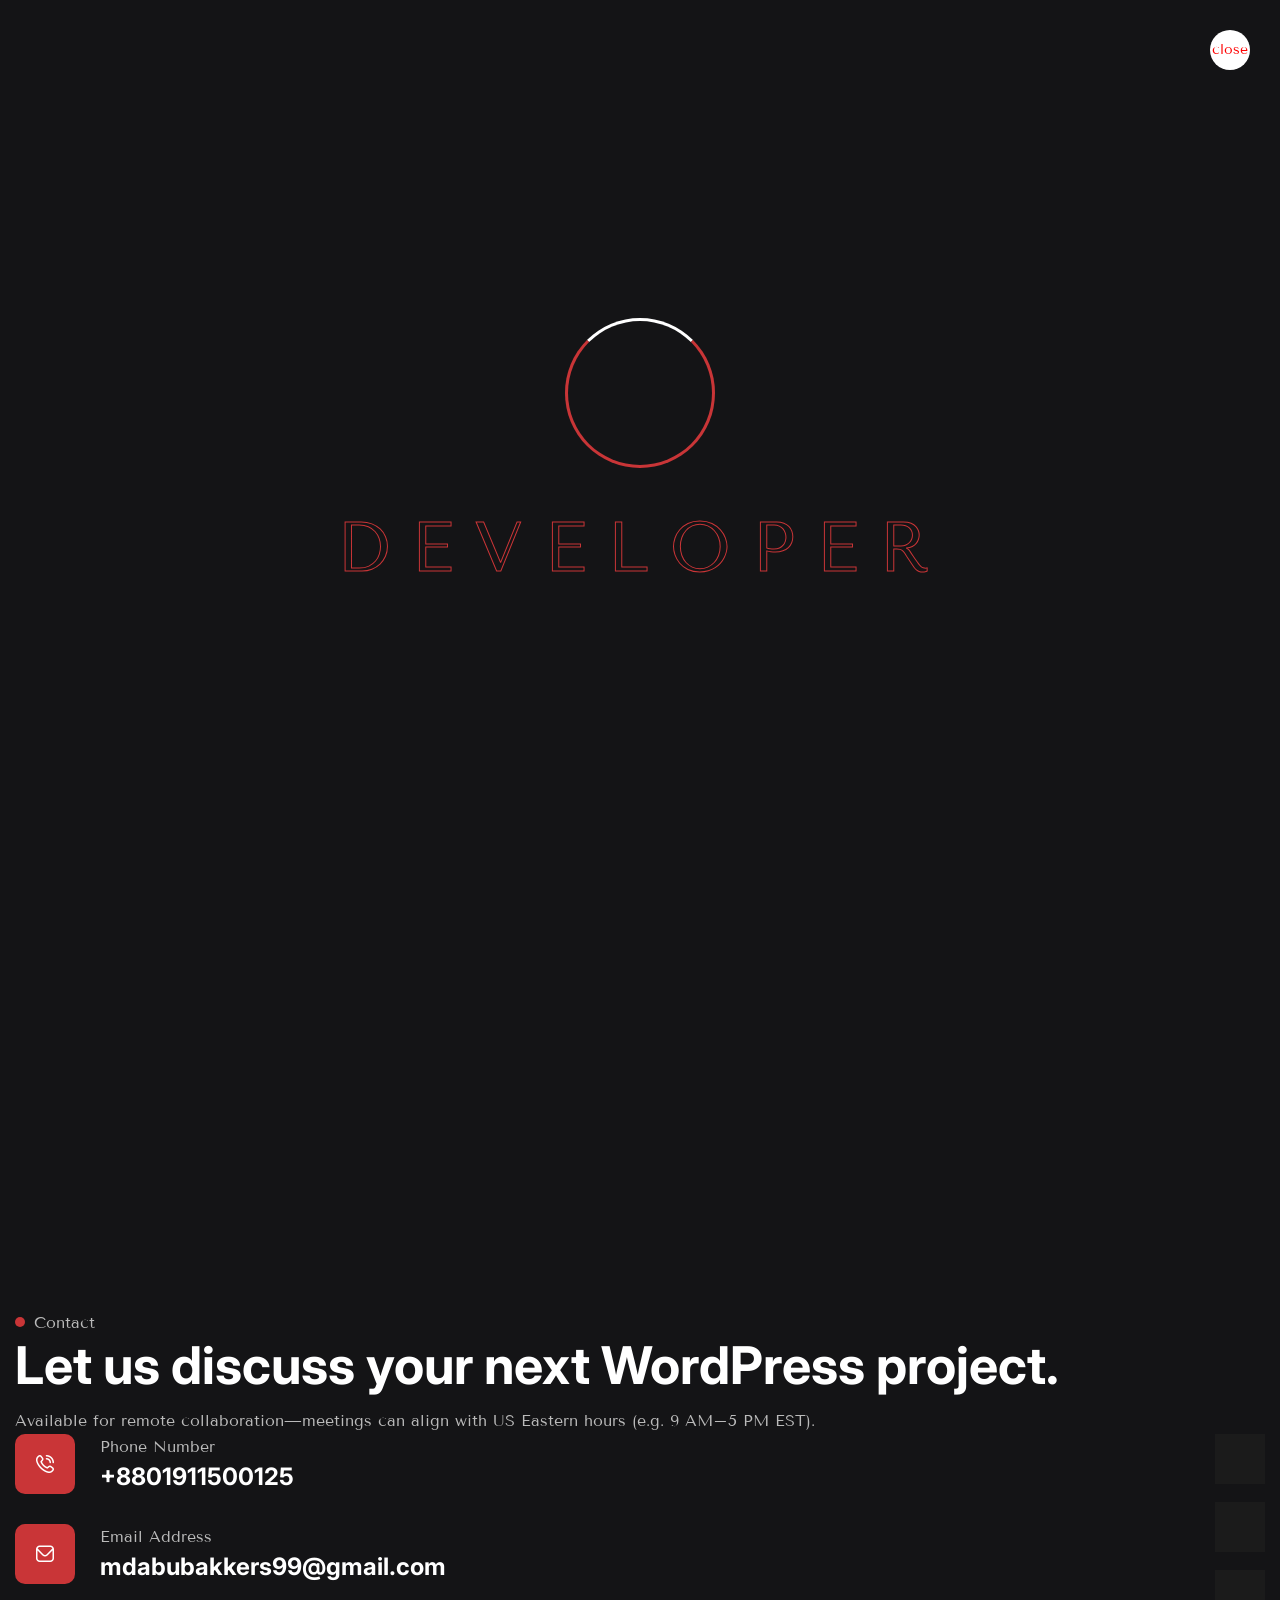
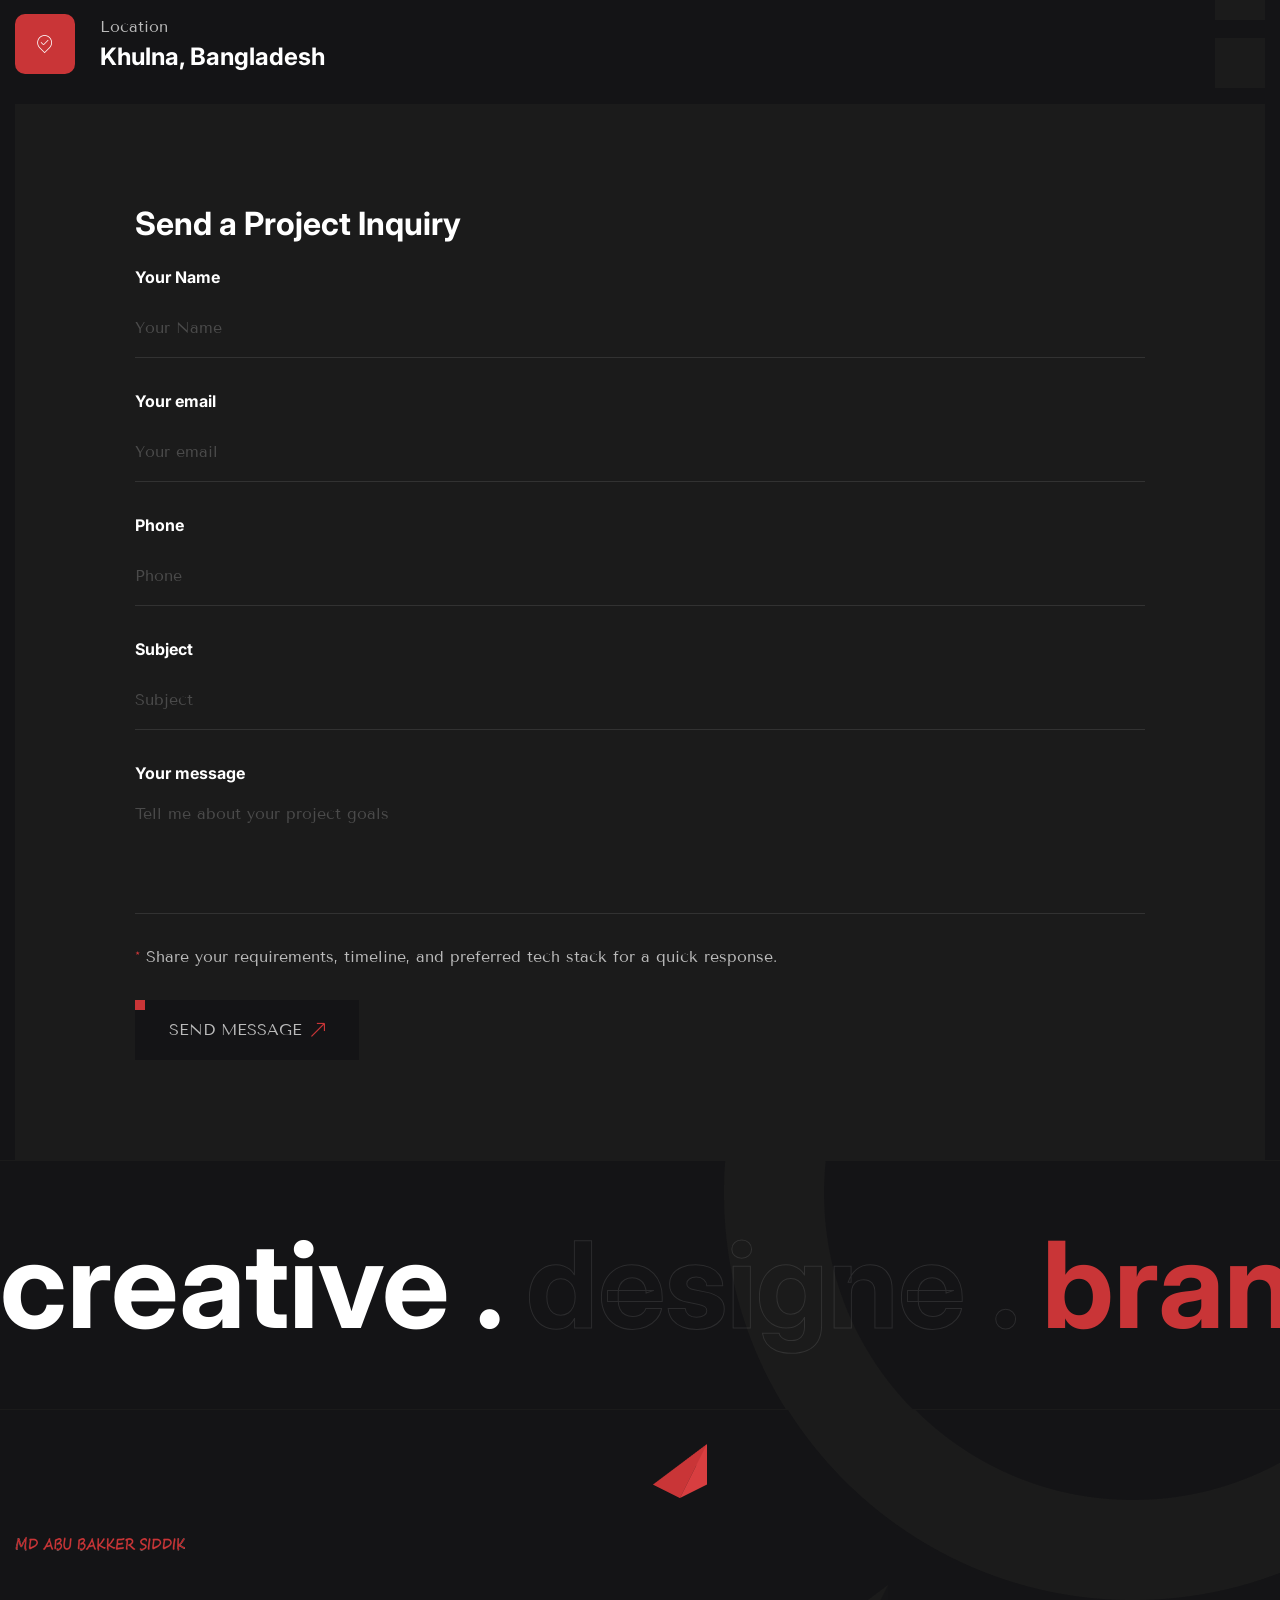
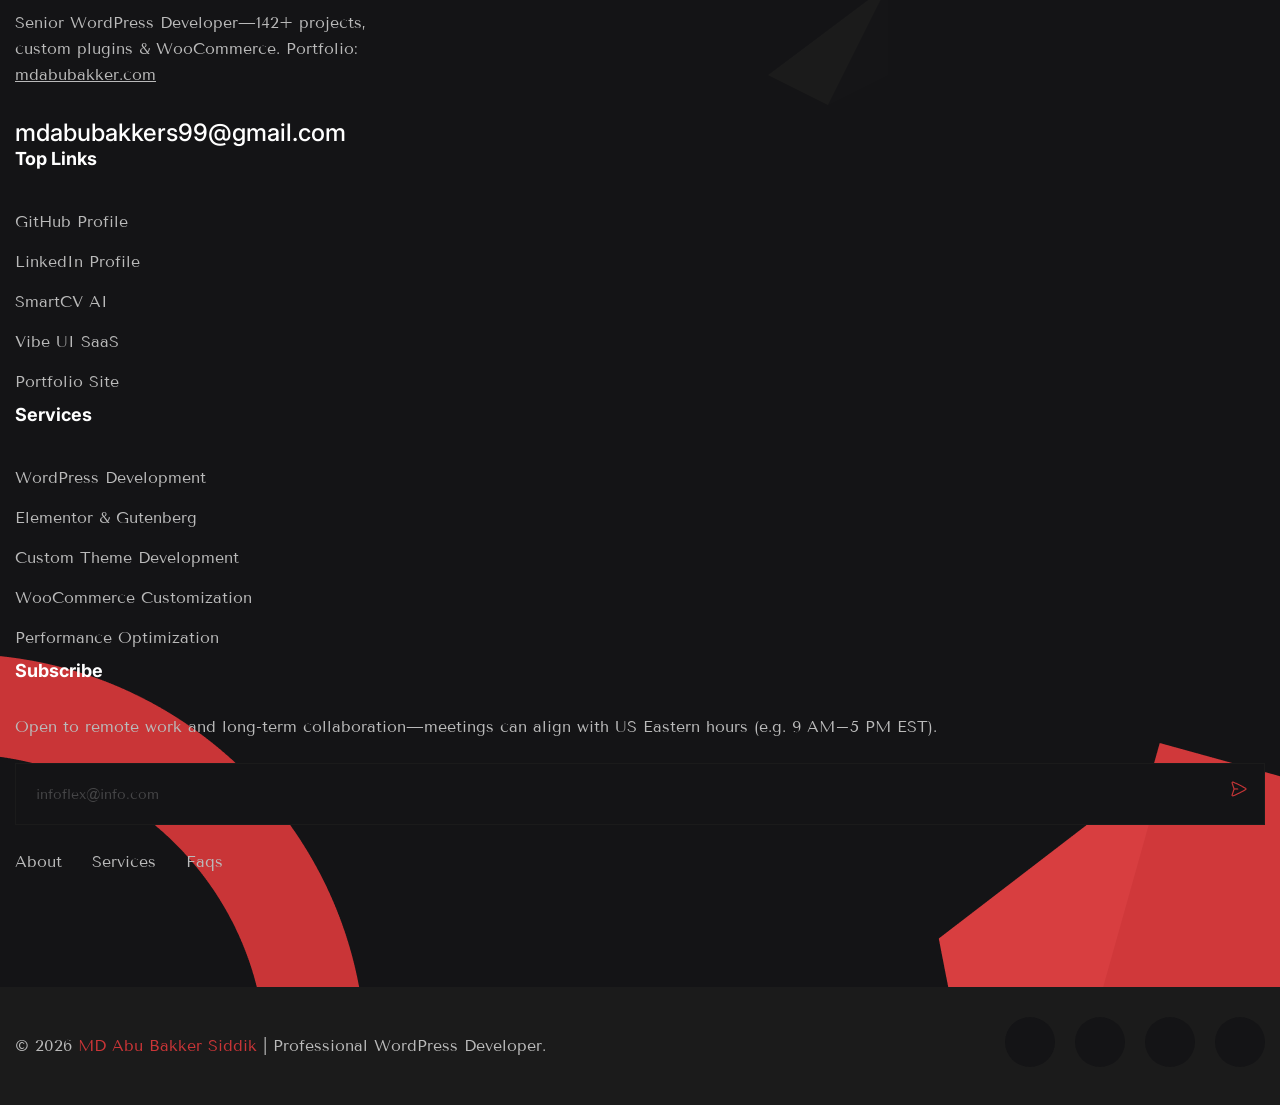
==== commit 1e159b72: "ss" ====
--- a/contact.html
+++ b/contact.html
@@ -5,7 +5,7 @@
 <meta http-equiv="X-UA-Compatible" content="IE=edge">
 <meta name="viewport" content="width=device-width, initial-scale=1.0, maximum-scale=1.0, user-scalable=0">
 
-<title>My Portfolio Website</title>
+<title>Md Abu Bakker Siddik | Contact</title>
 
 <!-- Fav Icon -->
 <link rel="icon" href="assets/images/favicon.ico" type="image/x-icon">
@@ -131,7 +131,7 @@
                                 </div>
                                 <div class="text">
                                     <h3>Senior WordPress Developer | Remote Ready</h3>
-                                    <p>9+ years of experience in WordPress, Elementor, Gutenberg, WooCommerce, and scalable website delivery.</p>
+                                    <p>9+ years building scalable WordPress solutions—custom plugins (OOP), Gutenberg blocks (React), deep WooCommerce integrations, and collaboration with TemplatePath & ThemeMascot.</p>
                                 </div>
                                 <div class="info-box">
                                     <h3>Contact</h3>
@@ -273,7 +273,7 @@
                     </div>
                     <div class="curve-text">
                         <div class="icon-box"><img src="assets/images/icons/icon-2.png" alt=""></div>
-                        <span class="curved-circle">Senior WordPress Developer | AI-Driven.</span>
+                        <span class="curved-circle">Senior WordPress Developer | Plugins · Gutenberg · WooCommerce.</span>
                     </div>
                 </div>
             </div>
@@ -295,7 +295,7 @@
                             <div class="sec-title mb_40">
                                 <span class="sub-title">Contact</span>
                                 <h2>Let us discuss your next WordPress project.</h2>
-                                <p>Available for remote and international collaboration.</p>
+                                <p>Available for remote collaboration—meetings can align with US Eastern hours (e.g. 9 AM–5 PM EST).</p>
                             </div>
                             <div class="info-content">
                                 <ul class="info-list clearfix">
@@ -392,7 +392,7 @@
                         <div class="col-lg-4 col-md-6 col-sm-12 footer-column">
                             <div class="footer-widget logo-widget">
                                 <figure class="footer-logo"><a href="index.html"><img src="assets/images/logo.png" alt=""></a></figure>
-                                <p>Delivering high-quality WordPress websites with clean architecture, responsive design, and business-ready performance.</p>
+                                <p>Senior WordPress Developer—142+ projects, custom plugins & WooCommerce. Portfolio: <a href="https://mdabubakker.com" style="color:inherit;text-decoration:underline;">mdabubakker.com</a></p>
                                 <h3><a href="mailto:mdabubakkers99@gmail.com">mdabubakkers99@gmail.com</a></h3>
                             </div>
                         </div>
@@ -405,9 +405,9 @@
                                     <ul class="links-list clearfix">
                                         <li><a href="https://github.com/Md-Abu-Bakker-Siddik">GitHub Profile</a></li>
                                         <li><a href="https://www.linkedin.com/in/md-abu-bakker-siddik">LinkedIn Profile</a></li>
-                                        <li><a href="https://github.com/Md-Abu-Bakker-Siddik/six2eight-elements">Six2eight Elements</a></li>
-                                        <li><a href="https://github.com/Md-Abu-Bakker-Siddik/sweem-block">Sweem Block</a></li>
-                                        <li><a href="https://github.com/Md-Abu-Bakker-Siddik/starter-plugin">Starter Plugin</a></li>
+                                        <li><a href="https://github.com/Md-Abu-Bakker-Siddik/smartcv-ai">SmartCV AI</a></li>
+                                        <li><a href="https://github.com/Md-Abu-Bakker-Siddik/vibe-ui-saas">Vibe UI SaaS</a></li>
+                                        <li><a href="https://mdabubakker.com">Portfolio Site</a></li>
                                     </ul>
                                 </div>
                             </div>
@@ -434,7 +434,7 @@
                                     <h3>Subscribe</h3>
                                 </div>
                                 <div class="widget-content">
-                                    <p>Open to remote work, freelance projects, and long-term agency collaboration.</p>
+                                    <p>Open to remote work and long-term collaboration—meetings can align with US Eastern hours (e.g. 9 AM–5 PM EST).</p>
                                     <form method="post" action="contact.html">
                                         <div class="form-group">
                                             <input type="email" name="email" placeholder="infoflex@info.com" required>
--- a/assets/css/responsive.css
+++ b/assets/css/responsive.css
@@ -83,6 +83,11 @@
     display: none;
   }
 
+  /* Keep intentional two-line subtitle in Experience section on mobile */
+  .experience-section .sec-title p br{
+    display: inline !important;
+  }
+
   .main-header .menu-right-content .btn-box{
     display: none;
   }
@@ -192,12 +197,51 @@
     line-height: 52px;
   }
 
+  .banner-section .inner-box{
+    padding-right: 0 !important;
+    max-width: 100%;
+  }
+
   .banner-section .content-box .inner-box{
     display: block;
   }
 
   .banner-section .content-box .inner-box .image{
-    margin-top: 20px;
+    position: relative !important;
+    right: auto !important;
+    top: auto !important;
+    margin-top: 24px;
+    text-align: center;
+  }
+
+  .banner-section .content-box .inner-box .image img{
+    display: block;
+    margin-left: auto;
+    margin-right: auto;
+    width: 100%;
+    max-width: 304px;
+    height: auto;
+  }
+
+  .banner-section .content-box .video-btn{
+    position: relative !important;
+    right: auto !important;
+    bottom: auto !important;
+    margin-top: 24px;
+    text-align: center;
+  }
+
+  .banner-section .content-box .social-links{
+    position: relative !important;
+    left: auto !important;
+    bottom: auto !important;
+    margin-top: 16px;
+    justify-content: center;
+    width: 100%;
+  }
+
+  .banner-section .content-box{
+    padding-bottom: 100px;
   }
 
   .curve-text{
@@ -330,22 +374,98 @@
   }
 }
 
-
-
-
-
-
-
-
-
-
-
-
-
-
-
-
-
-
-
-
+/* Typographic & media fluidity (all breakpoints) */
+.sec-title h2,
+.title-text h2,
+.banner-section .content-box h2{
+  overflow-wrap: anywhere;
+  word-break: break-word;
+}
+
+.banner-section .image-box figure.image,
+.banner-section .image-box .image{
+  display: block;
+  margin: 0 auto;
+  max-width: 100%;
+}
+
+.banner-section .image-box img{
+  width: 100%;
+  max-width: min(100%, 1750px);
+  height: auto;
+}
+
+@media only screen and (max-width: 767px){
+  .title-text h2{
+    font-size: clamp(22px, 5vw, 36px);
+    line-height: 1.3;
+  }
+
+  .github-showcase-row{
+    margin-left: 0;
+    margin-right: 0;
+  }
+
+  .github-showcase-card .card-head{
+    flex-wrap: wrap;
+    gap: 14px;
+  }
+
+  .gallery-section .gallery-carousel .gallery-block-one .inner-box .image-box img{
+    width: 100% !important;
+    max-width: 100%;
+    height: auto;
+    aspect-ratio: 460 / 410;
+    object-fit: cover;
+  }
+
+  .gallery-section .outer-container{
+    overflow-x: hidden;
+  }
+}
+
+@media only screen and (max-width: 575px){
+  .experience-section .testimonial-block-one .inner-box{
+    padding-left: 20px !important;
+    padding-right: 20px !important;
+  }
+
+  .github-showcase-card{
+    padding: 26px 20px 24px;
+    min-height: 0;
+  }
+
+  .github-showcase-card .gh-desc{
+    font-size: 15px;
+    line-height: 26px;
+  }
+
+  .github-showcase-card .card-head-text h3{
+    font-size: 19px;
+  }
+
+  .sec-title.centred p{
+    padding-left: 8px;
+    padding-right: 8px;
+  }
+}
+
+
+
+
+
+
+
+
+
+
+
+
+
+
+
+
+
+
+
+
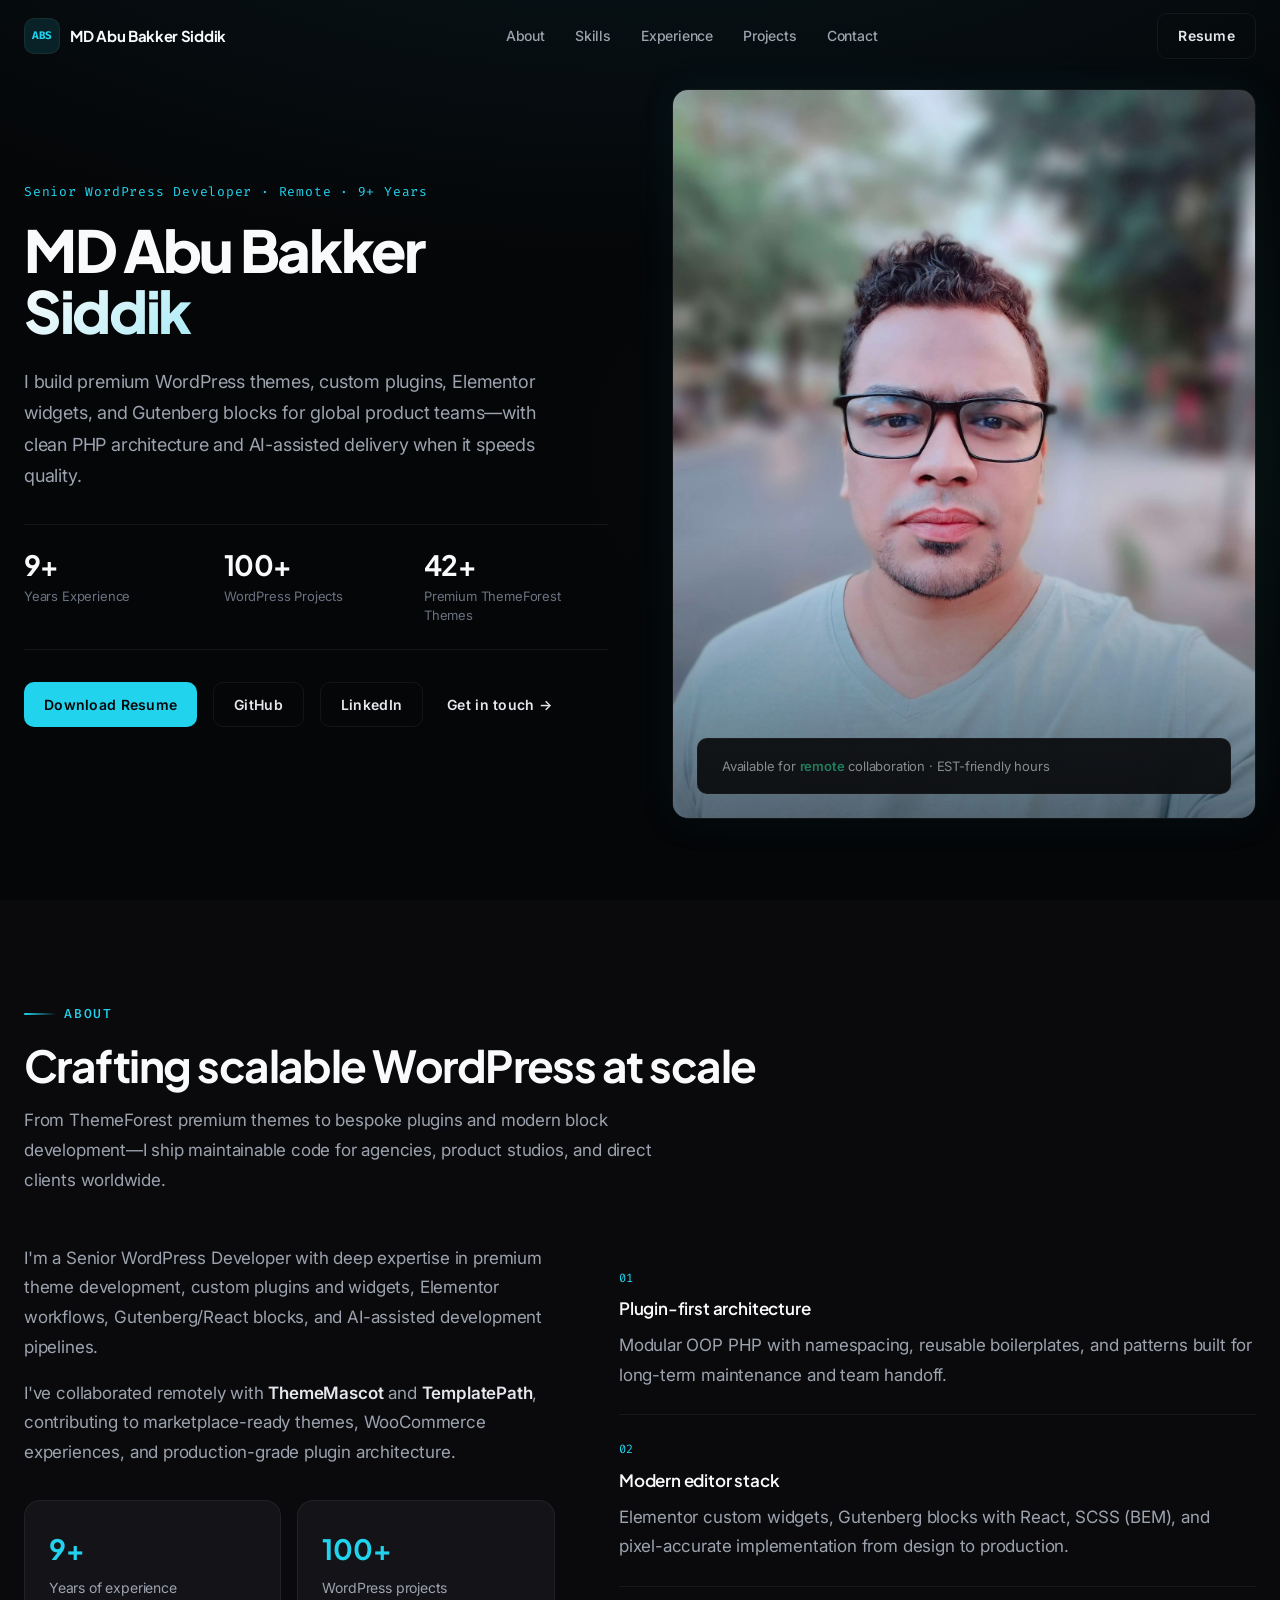
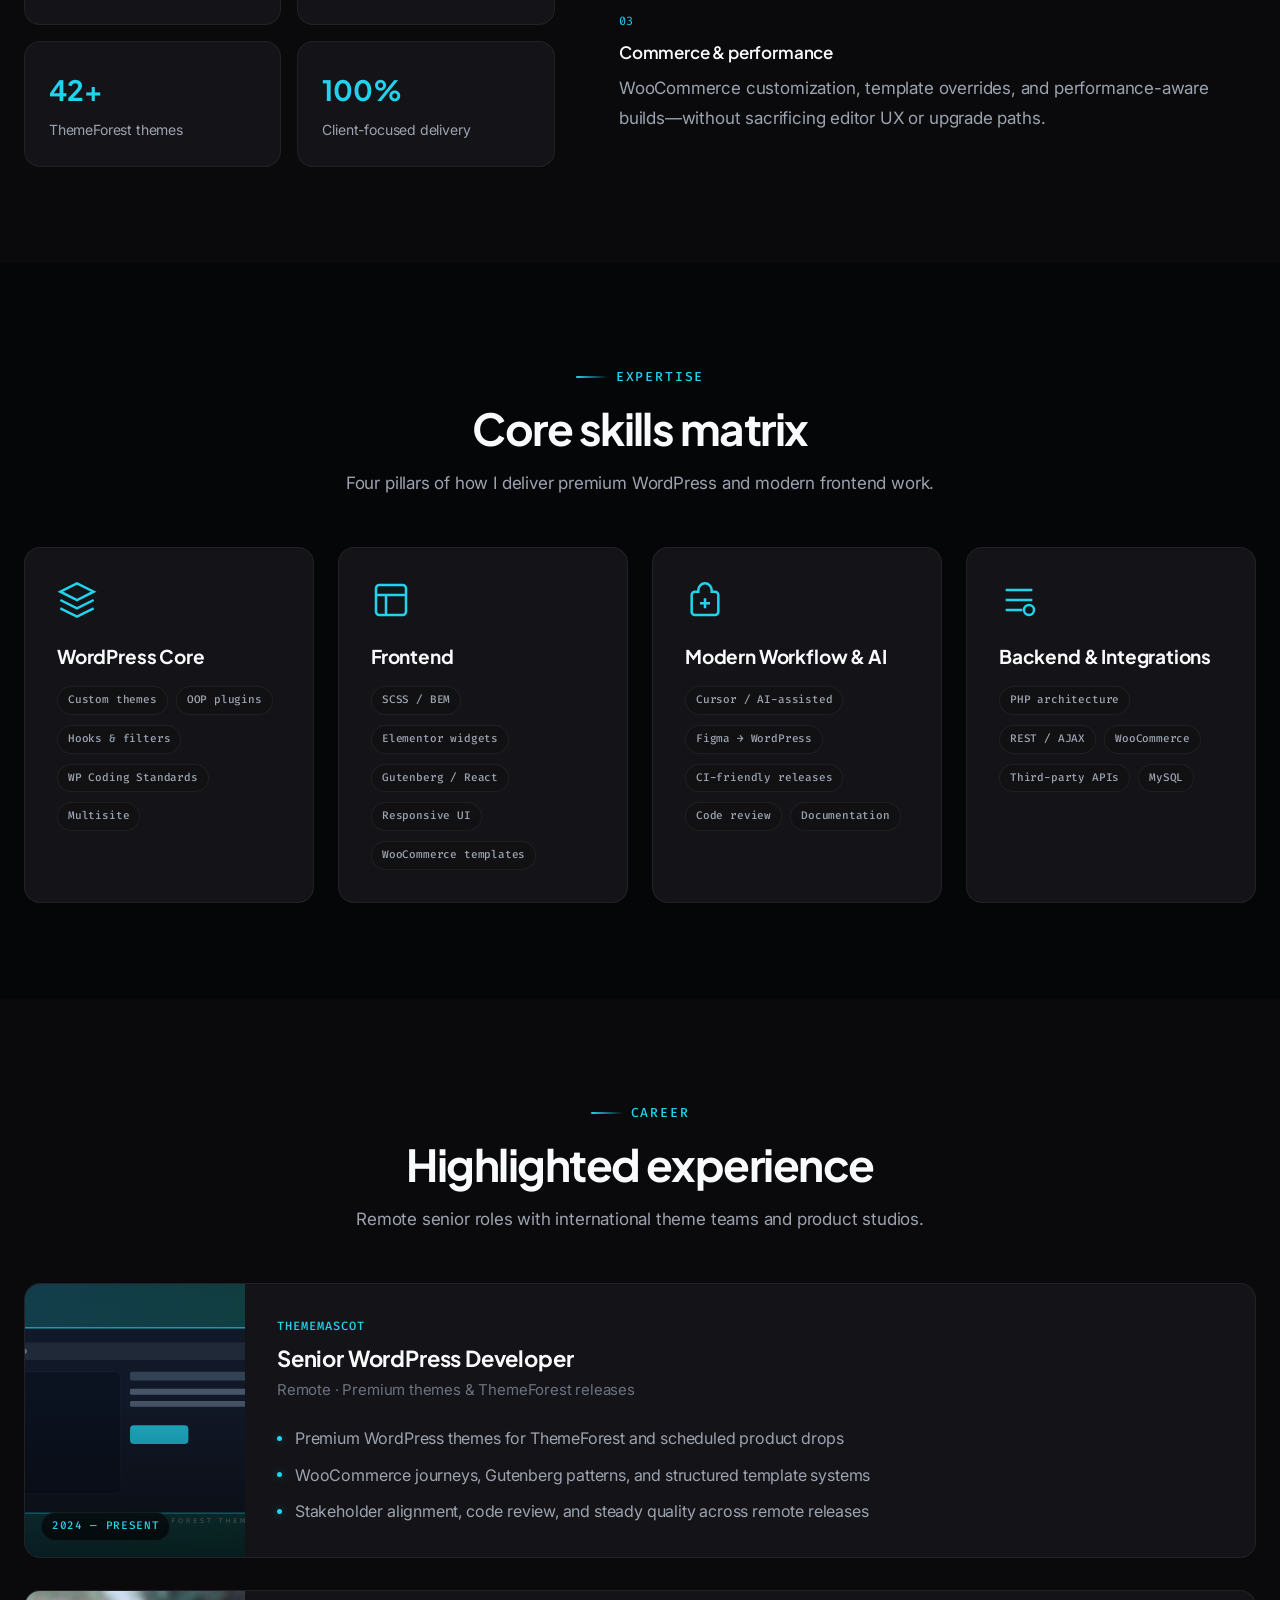
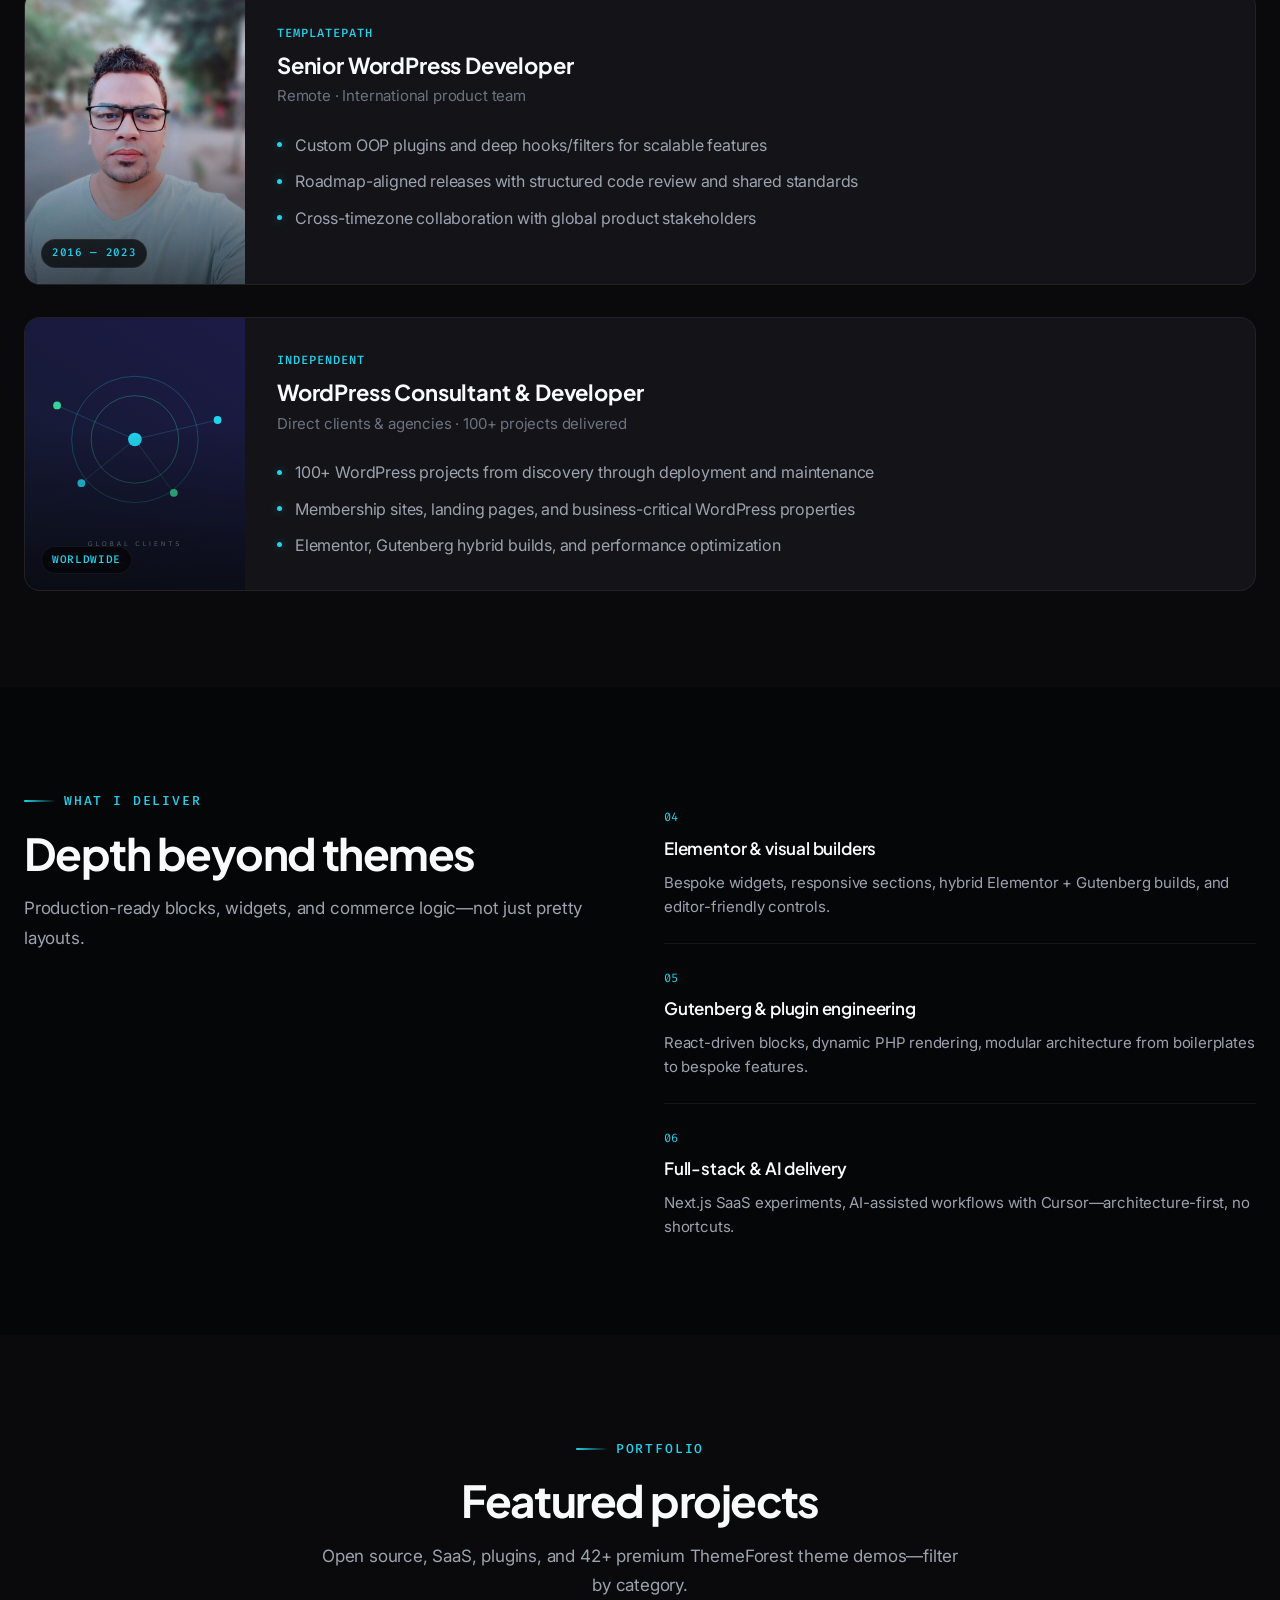
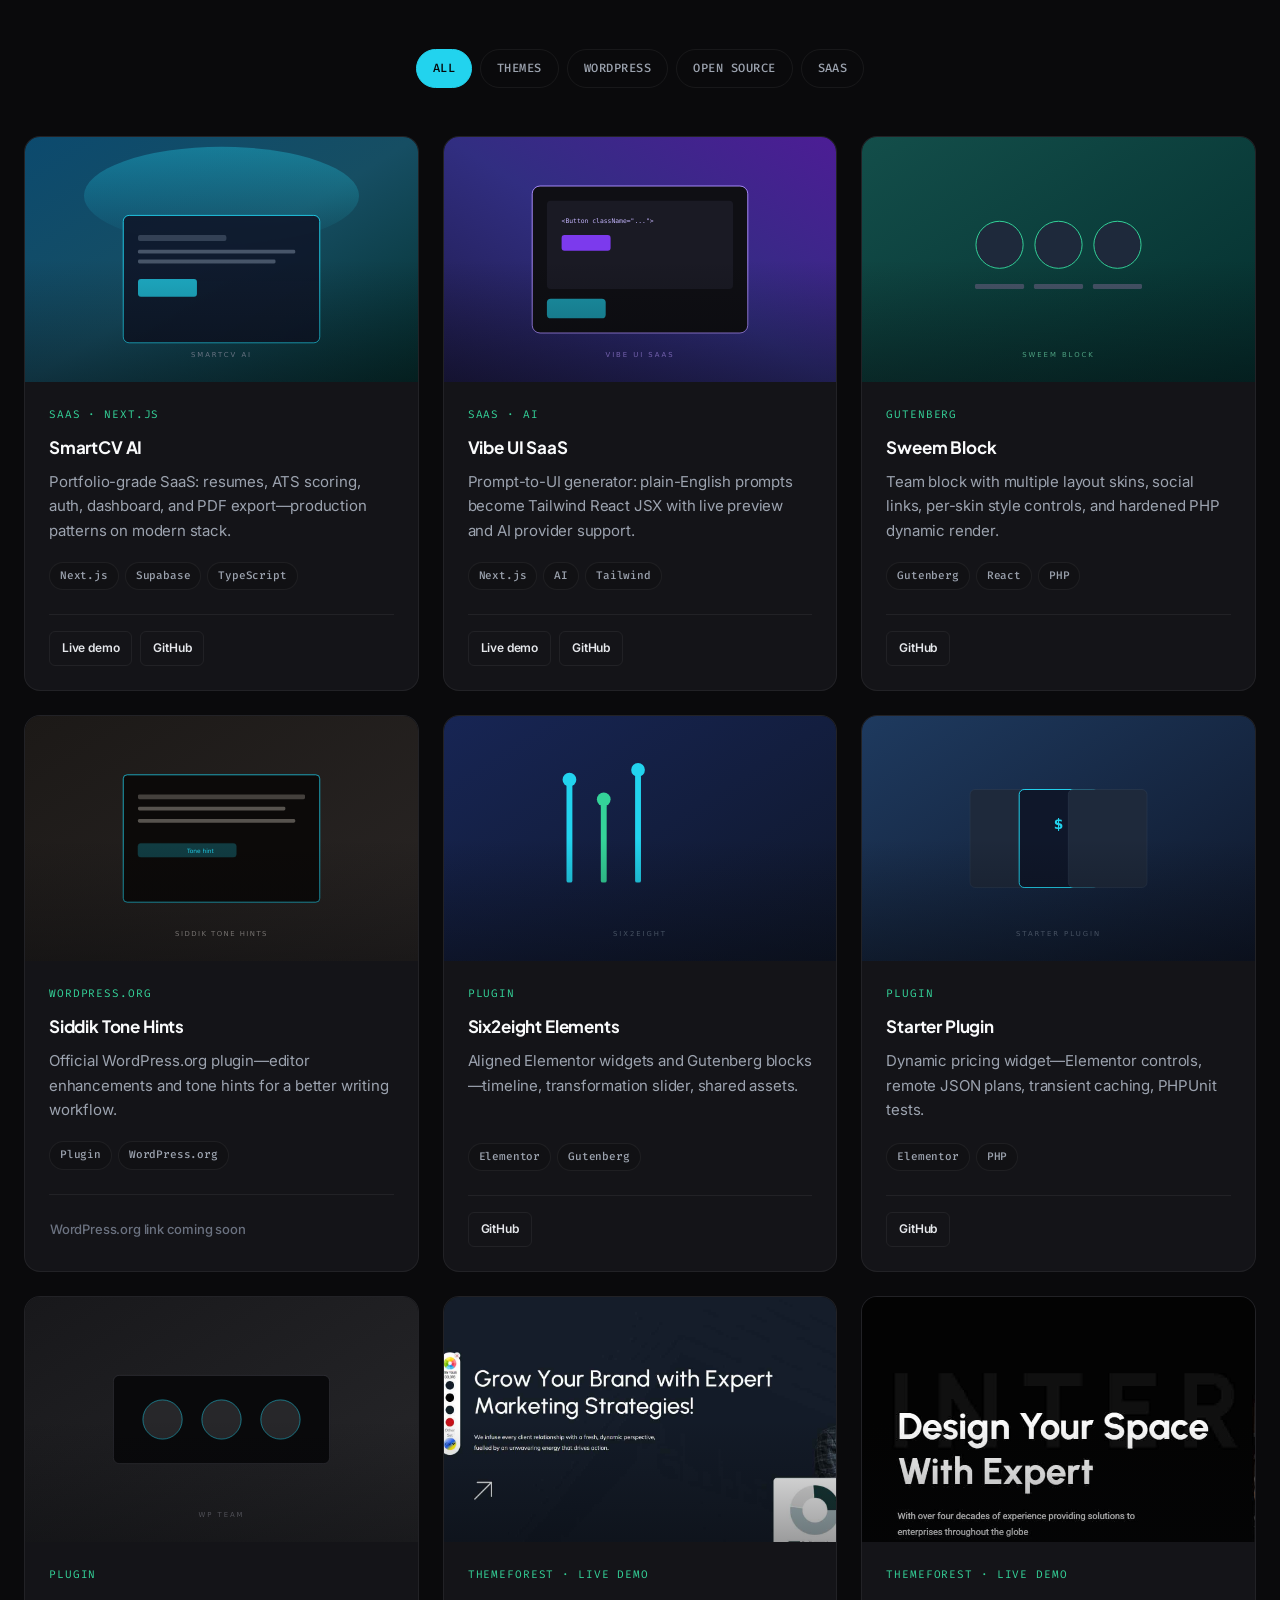
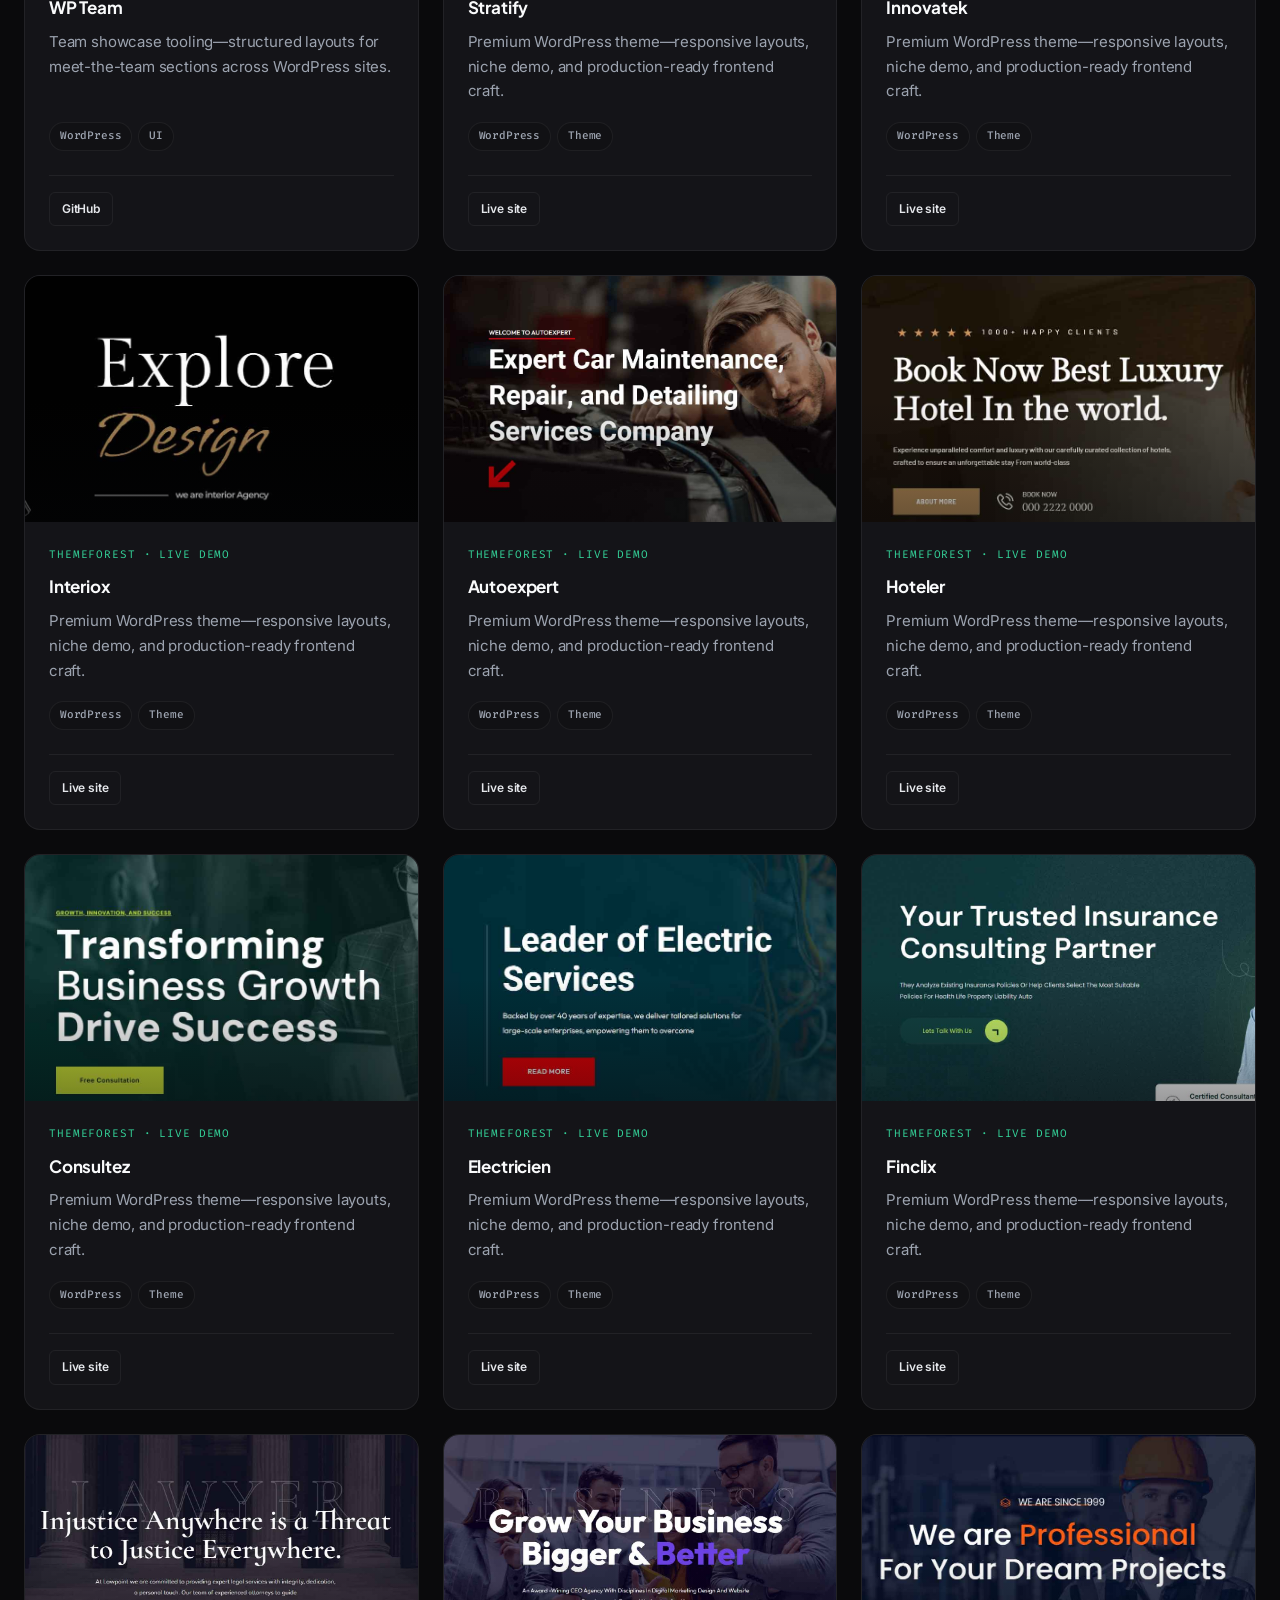
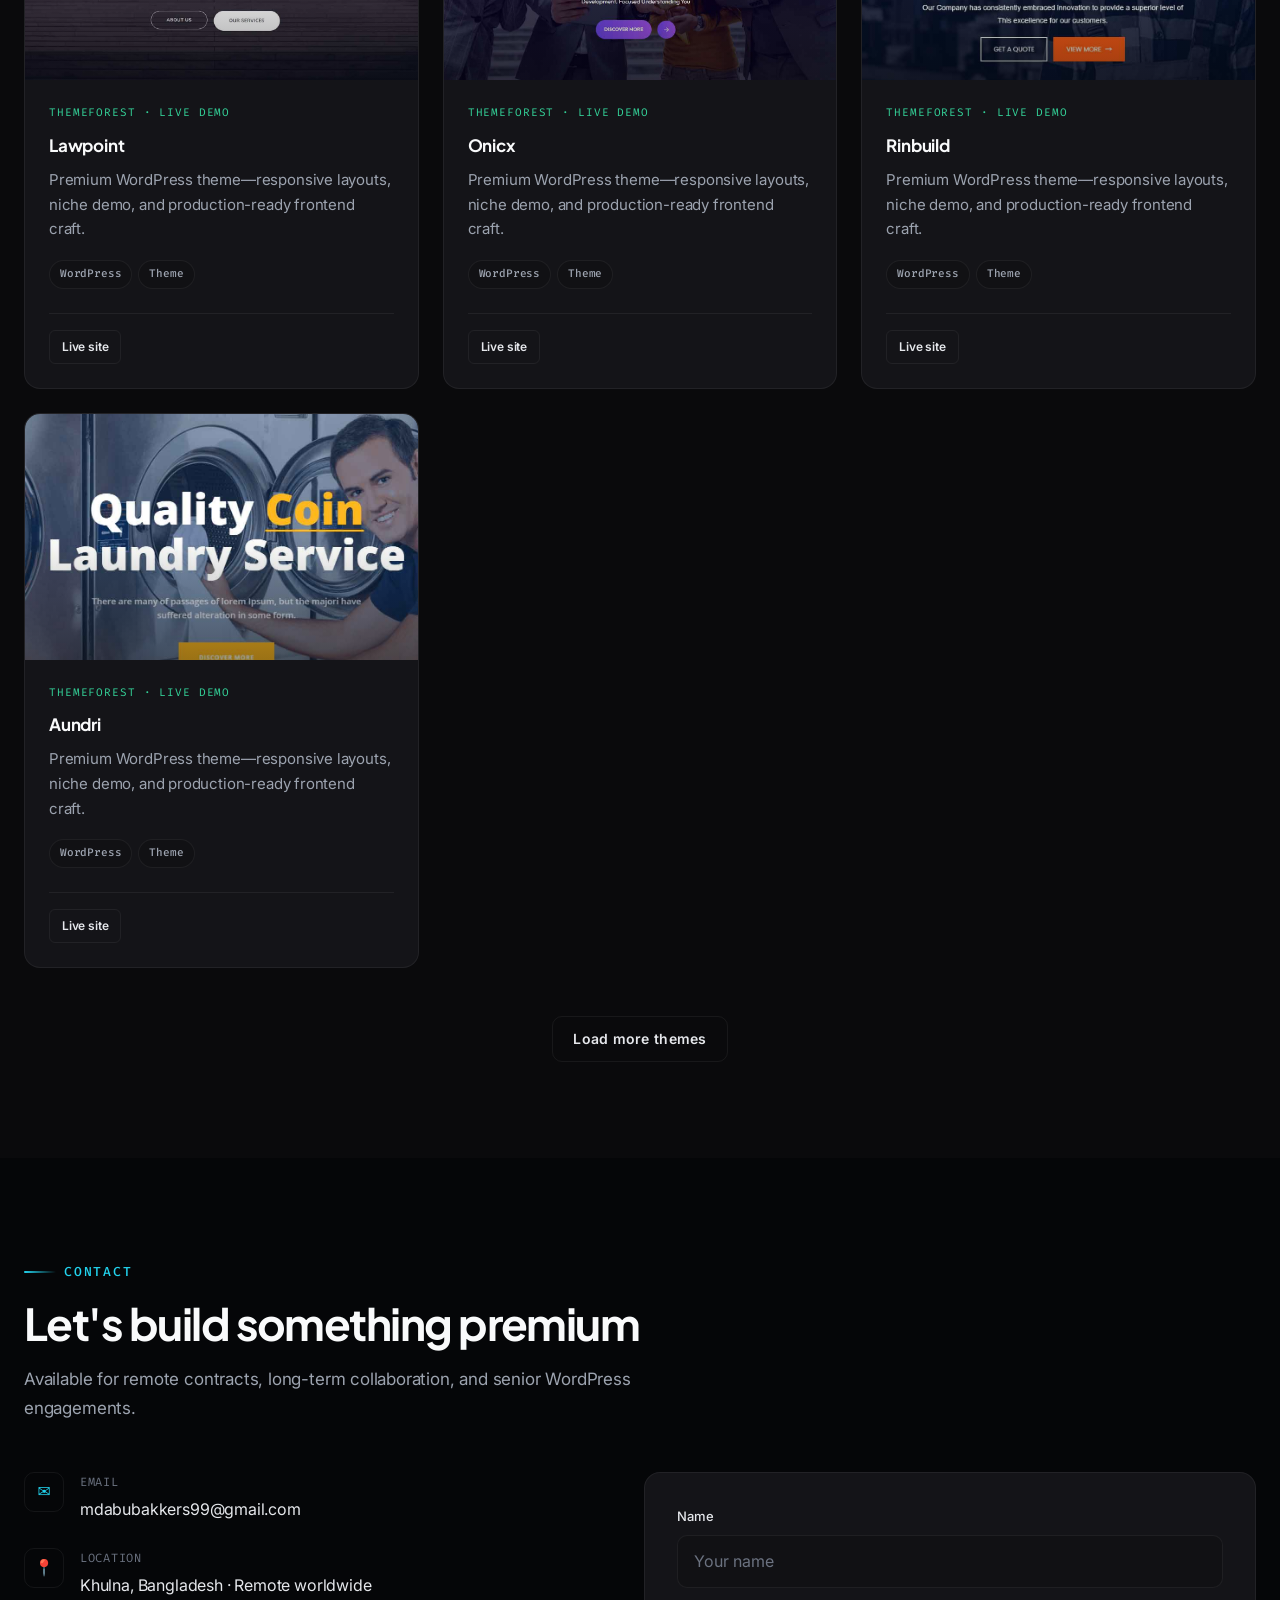
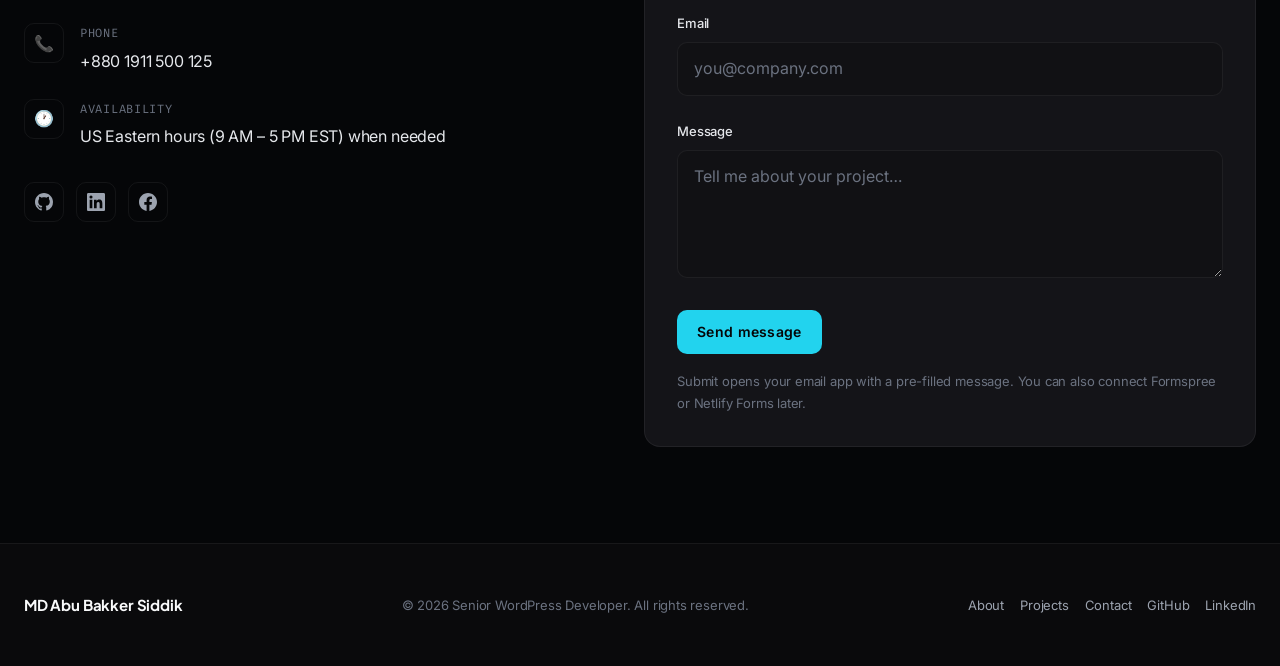
==== commit aefd70ce: "ss" ====
--- a/contact.html
+++ b/contact.html
@@ -1,511 +1,13 @@
 ﻿<!DOCTYPE html>
 <html lang="en">
 <head>
-<meta charset="utf-8">
-<meta http-equiv="X-UA-Compatible" content="IE=edge">
-<meta name="viewport" content="width=device-width, initial-scale=1.0, maximum-scale=1.0, user-scalable=0">
-
-<title>Md Abu Bakker Siddik | Contact</title>
-
-<!-- Fav Icon -->
-<link rel="icon" href="assets/images/favicon.ico" type="image/x-icon">
-
-<!-- Google Fonts -->
-<link href="https://fonts.googleapis.com/css2?family=Tenor+Sans&display=swap" rel="stylesheet">
-<link href="https://fonts.googleapis.com/css2?family=Inter:wght@100;200;300;400;500;600;700;800;900&display=swap" rel="stylesheet">
-
-<!-- Stylesheets -->
-<link href="assets/css/font-awesome-all.css" rel="stylesheet">
-<link href="assets/css/flaticon.css" rel="stylesheet">
-<link href="assets/css/owl.css" rel="stylesheet">
-<link href="assets/css/bootstrap.css" rel="stylesheet">
-<link href="assets/css/jquery.fancybox.min.css" rel="stylesheet">
-<link href="assets/css/animate.css" rel="stylesheet">
-<link href="assets/css/aos.css" rel="stylesheet">
-<link href="assets/css/nice-select.css" rel="stylesheet">
-<link href="assets/css/elpath.css" rel="stylesheet">
-<link href="assets/css/color.css" id="jssDefault" rel="stylesheet">
-<link href="assets/css/style.css" rel="stylesheet">
-<link href="assets/css/module-css/page-title.css" rel="stylesheet">
-<link href="assets/css/module-css/contact.css" rel="stylesheet">
-<link href="assets/css/responsive.css" rel="stylesheet">
-
+  <meta charset="utf-8">
+  <meta http-equiv="refresh" content="0; url=index.html#contact">
+  <meta name="viewport" content="width=device-width, initial-scale=1">
+  <title>Redirecting…</title>
+  <script>location.replace("index.html#contact");</script>
 </head>
-
-
-<!-- page wrapper -->
 <body>
-
-    <div class="boxed_wrapper">
-
-
-        <!-- mouse-pointer -->
-        <div class="mouse-pointer" id="mouse-pointer"></div>
-        <!-- mouse-pointer end -->
-
-
-        <!-- preloader -->
-        <div class="loader-wrap">
-            <div class="preloader">
-                <div class="preloader-close">close</div>
-                <div id="handle-preloader" class="handle-preloader">
-                    <div class="animation-preloader">
-                        <div class="spinner"></div>
-                        <div class="txt-loading">
-                            <span data-text-preloader="d" class="letters-loading">
-                                d
-                            </span>
-                            <span data-text-preloader="e" class="letters-loading">
-                                e
-                            </span>
-                            <span data-text-preloader="v" class="letters-loading">
-                                v
-                            </span>
-                            <span data-text-preloader="e" class="letters-loading">
-                                e
-                            </span>
-                            <span data-text-preloader="l" class="letters-loading">
-                                l
-                            </span>
-                            <span data-text-preloader="o" class="letters-loading">
-                                o
-                            </span>
-                            <span data-text-preloader="p" class="letters-loading">
-                                p
-                            </span>
-                            <span data-text-preloader="e" class="letters-loading">
-                                e
-                            </span>
-                            <span data-text-preloader="r" class="letters-loading">
-                                r
-                            </span>
-                        </div>
-                    </div>
-                </div>
-            </div>
-        </div>
-        <!-- preloader end -->
-
-
-        <!--Search Popup-->
-        <div id="search-popup" class="search-popup">
-            <div class="popup-inner">
-                <div class="upper-box clearfix">
-                    <figure class="logo-box pull-left"><a href="index.html"><img src="assets/images/logo-2.png" alt=""></a></figure>
-                    <div class="close-search pull-right"><span class="fas fa-times"></span></div>
-                </div>
-                <div class="overlay-layer"></div>
-                <div class="auto-container">
-                    <div class="search-form">
-                        <form method="post" action="index.html">
-                            <div class="form-group">
-                                <fieldset>
-                                    <input type="search" class="form-control" name="search-input" value="" placeholder="Type your keyword and hit" required >
-                                    <button type="submit"><i class="icon-1"></i></button>
-                                </fieldset>
-                            </div>
-                        </form>
-                    </div>
-                </div>
-            </div>
-        </div>
-
-
-        <!-- sidebar cart item -->
-        <div class="xs-sidebar-group info-group info-sidebar">
-            <div class="xs-overlay xs-bg-black"></div>
-            <div class="xs-overlay xs-overlay-2 xs-bg-black"></div>
-            <div class="xs-overlay xs-overlay-3 xs-bg-black"></div>
-            <div class="xs-overlay xs-overlay-4 xs-bg-black"></div>
-            <div class="xs-overlay xs-overlay-5 xs-bg-black"></div>
-            <div class="xs-sidebar-widget">
-                <div class="sidebar-widget-container">
-                    <div class="widget-heading">
-                        <a href="#" class="close-side-widget">X</a>
-                    </div>
-                    <div class="sidebar-textwidget">
-                        <div class="sidebar-info-contents">
-                            <div class="content-inner">
-                                <div class="logo">
-                                    <a href="index.html"><img src="assets/images/logo-2.png" alt="" /></a>
-                                </div>
-                                <div class="text">
-                                    <h3>Senior WordPress Developer | Remote Ready</h3>
-                                    <p>9+ years building scalable WordPress solutions—custom plugins (OOP), Gutenberg blocks (React), deep WooCommerce integrations, and collaboration with TemplatePath & ThemeMascot.</p>
-                                </div>
-                                <div class="info-box">
-                                    <h3>Contact</h3>
-                                    <ul class="info clearfix">
-                                        <li><div class="icon"><i class="icon-37"></i></div>Khulna, Bangladesh</li>
-                                        <li><div class="icon"><i class="icon-36"></i></div><a href="mailto:mdabubakkers99@gmail.com">mdabubakkers99@gmail.com</a></li>
-                                        <li><div class="icon"><i class="icon-35"></i></div><a href="tel:18004567890">+8801911500125</a></li>
-                                    </ul>
-                                </div>
-                                <div class="subscribe-inner">
-                                    <h3>Newsletter Subscription</h3>
-                                    <form action="contact.html" method="post">
-                                        <div class="form-group">
-                                            <input type="email" name="email" placeholder="Enter Email Address" required="">
-                                            <button type="submit" class="theme-btn">subscribe now</button>
-                                        </div>
-                                    </form>
-                                </div>
-                            </div>
-                        </div>
-                    </div>
-                </div>
-            </div>
-        </div>
-        <!-- END sidebar widget item -->
-
-
-        <!-- main header -->
-        <header class="main-header">
-            <!-- header-lower -->
-            <div class="header-lower">
-                <div class="outer-container">
-                    <div class="outer-box">
-                        <div class="left-column">
-                            <div class="logo-box">
-                                <figure class="logo"><a href="index.html"><img src="assets/images/logo.png" alt=""></a></figure>
-                            </div>
-                            <div class="menu-area">
-                                <!--Mobile Navigation Toggler-->
-                                <div class="mobile-nav-toggler">
-                                    <i class="icon-bar"></i>
-                                    <i class="icon-bar"></i>
-                                    <i class="icon-bar"></i>
-                                </div>
-                                <nav class="main-menu navbar-expand-md navbar-light clearfix">
-                                    <div class="collapse navbar-collapse show clearfix" id="navbarSupportedContent">
-                                        <ul class="navigation clearfix">
-                                            <li><a href="index.html">Home</a></li>
-                                            <li class="current"><a href="portfolio.html">My Working Project</a></li>
-                                            <li><a href="contact.html">Contact</a></li>
-                                        </ul>
-                                    </div>
-                                </nav>
-                            </div>
-                        </div>
-                        <div class="menu-right-content">
-                            <div class="search-box-outer search-toggler mr_30"><i class="icon-1"></i></div>
-                            <div class="btn-box light mr_30"><a href="index.html" class="theme-btn"><span>Add Listing</span></a></div>
-                            <div class="nav-btn nav-toggler navSidebar-button clearfix"><img src="assets/images/icons/icon-1.png" alt=""></div>
-                        </div>
-                    </div>
-                </div>
-            </div>
-
-            <!--sticky Header-->
-            <div class="sticky-header">
-                <div class="auto-container">
-                    <div class="outer-box">
-                        <div class="logo-box">
-                            <figure class="logo"><a href="index.html"><img src="assets/images/logo.png" alt=""></a></figure>
-                        </div>
-                        <div class="menu-area">
-                            <nav class="main-menu clearfix">
-                                <!--Keep This Empty / Menu will come through Javascript-->
-                            </nav>
-                        </div>
-                        <div class="menu-right-content">
-                            <div class="search-box-outer search-toggler mr_30"><i class="icon-1"></i></div>
-                            <div class="btn-box mr_30"><a href="index.html" class="theme-btn"><span>Add Listing</span></a></div>
-                            <div class="nav-btn nav-toggler navSidebar-button clearfix"><img src="assets/images/icons/icon-1.png" alt=""></div>
-                        </div>
-                    </div>
-                </div>
-            </div>
-        </header>
-        <!-- main-header end -->
-
-
-        <!-- Mobile Menu  -->
-        <div class="mobile-menu">
-            <div class="menu-backdrop"></div>
-            <div class="close-btn"><i class="fas fa-times"></i></div>
-
-            <nav class="menu-box">
-                <div class="nav-logo"><a href="index.html"><img src="assets/images/logo.png" alt="" title=""></a></div>
-                <div class="menu-outer"><!--Here Menu Will Come Automatically Via Javascript / Same Menu as in Header--></div>
-                <div class="contact-info">
-                    <h4>Contact Info</h4>
-                    <ul>
-                        <li>Khulna, Bangladesh</li>
-                        <li><a href="tel:+8801682648101">+8801911500125</a></li>
-                        <li><a href="mailto:mdabubakkers99@gmail.com">mdabubakkers99@gmail.com</a></li>
-                    </ul>
-                </div>
-                <div class="social-links">
-                    <ul class="clearfix">
-                        <li><a href="index.html"><span class="fab fa-twitter"></span></a></li>
-                        <li><a href="index.html"><span class="fab fa-facebook-square"></span></a></li>
-                        <li><a href="index.html"><span class="fab fa-pinterest-p"></span></a></li>
-                        <li><a href="index.html"><span class="fab fa-instagram"></span></a></li>
-                        <li><a href="index.html"><span class="fab fa-youtube"></span></a></li>
-                    </ul>
-                </div>
-            </nav>
-        </div>
-        <!-- End Mobile Menu -->
-
-
-        <!-- page-title -->
-        <section class="page-title">
-            <div class="pattern-layer">
-                <div class="pattern-1" style="background-image: url(assets/images/shape/shape-54.png);"></div>
-                <div class="pattern-2" style="background-image: url(assets/images/shape/shape-55.png);"></div>
-                <div class="pattern-3" style="background-image: url(assets/images/shape/shape-43.png);"></div>
-                <div class="pattern-4" style="background-image: url(assets/images/shape/shape-4.png);"></div>
-                <div class="pattern-5" style="background-image: url(assets/images/shape/shape-56.png);"></div>
-                <div class="pattern-6" style="background-image: url(assets/images/shape/shape-57.png);"></div>
-                <div class="pattern-7 rotate-me" style="background-image: url(assets/images/shape/shape-58.png);"></div>
-                <div class="pattern-8" style="background-image: url(assets/images/shape/shape-50.png);"></div>
-            </div>
-            <div class="auto-container">
-                <div class="inner-box">
-                    <div class="content-box">
-                        <h1>Contact Us</h1>
-                        <ul class="bread-crumb">
-                            <li><a href="index.html">Home</a></li>
-                            <li>Contact Us</li>
-                        </ul>
-                    </div>
-                    <div class="curve-text">
-                        <div class="icon-box"><img src="assets/images/icons/icon-2.png" alt=""></div>
-                        <span class="curved-circle">Senior WordPress Developer | Plugins · Gutenberg · WooCommerce.</span>
-                    </div>
-                </div>
-            </div>
-        </section>
-        <!-- page-title end -->
-
-
-        <!-- contact-info-section -->
-        <section class="contact-info-section pt_120 pb_120">
-            <div class="auto-container">
-                <div class="row align-items-center">
-                    <div class="col-lg-6 col-md-12 col-sm-12 form-column">
-                        <div class="form-inner mr_85">
-                            <iframe src="https://www.google.com/maps/embed?pb=!1m18!1m12!1m3!1d55945.16225505631!2d-73.90847969206546!3d40.66490264739892!2m3!1f0!2f0!3f0!3m2!1i1024!2i768!4f13.1!3m3!1m2!1s0x89c24fa5d33f083b%3A0xc80b8f06e177fe62!2sNew%20York%2C%20NY%2C%20USA!5e0!3m2!1sen!2sbd!4v1601263396347!5m2!1sen!2sbd" width="600" height="535" frameborder="0" style="border:0; width: 100%" allowfullscreen="" aria-hidden="false" tabindex="0"></iframe>
-                        </div>
-                    </div>
-                    <div class="col-lg-6 col-md-12 col-sm-12 info-column">
-                        <div class="info-inner">
-                            <div class="sec-title mb_40">
-                                <span class="sub-title">Contact</span>
-                                <h2>Let us discuss your next WordPress project.</h2>
-                                <p>Available for remote collaboration—meetings can align with US Eastern hours (e.g. 9 AM–5 PM EST).</p>
-                            </div>
-                            <div class="info-content">
-                                <ul class="info-list clearfix">
-                                    <li>
-                                        <div class="icon-box"><i class="icon-27"></i></div>
-                                        <span>Phone Number</span>
-                                        <h3><a href="tel:+8801911500125">+8801911500125</a></h3>
-                                    </li>
-                                    <li>
-                                        <div class="icon-box"><i class="icon-28"></i></div>
-                                        <span>Email Address</span>
-                                        <h3><a href="mailto:mdabubakkers99@gmail.com">mdabubakkers99@gmail.com</a></h3>
-                                    </li>
-                                    <li>
-                                        <div class="icon-box"><i class="icon-37"></i></div>
-                                        <span>Location</span>
-                                        <h3>Khulna, Bangladesh</h3>
-                                    </li>
-                                </ul>
-                                <ul class="social-links clearfix">
-                                    <li><a href="https://github.com/Md-Abu-Bakker-Siddik"><i class="fab fa-github"></i></a></li>
-                                    <li><a href="https://www.instagram.com/mdsweem?igsh=MWMzZXV2amVpbjdnZA=="><i class="fab fa-instagram"></i></a></li>
-                                    <li><a href="https://www.linkedin.com/in/md-abu-bakker-siddik"><i class="fab fa-linkedin-in"></i></a></li>
-                                    <li><a href="https://www.facebook.com/share/19xBZS6UAq/"><i class="fab fa-facebook-f"></i></a></li>
-                                </ul>
-                            </div>
-                        </div>
-                    </div>
-                </div>
-            </div>
-        </section>
-        <!-- contact-info-section end -->
-
-
-        <!-- contact-section -->
-        <section class="contact-section pb_120">
-            <div class="auto-container">
-                <div class="form-inner">
-                    <h2>Send a Project Inquiry</h2>
-                    <form method="post" action="sendemail.php" id="contact-form">
-                        <div class="row clearfix">
-                            <div class="col-lg-6 col-md-6 col-sm-12 form-group">
-                                <label>Your Name</label>
-                                <input type="text" name="username" placeholder="Your Name" required="">
-                            </div>
-                            <div class="col-lg-6 col-md-6 col-sm-12 form-group">
-                                <label>Your email</label>
-                                <input type="email" name="email" placeholder="Your email" required="">
-                            </div>
-                            <div class="col-lg-6 col-md-6 col-sm-12 form-group">
-                                <label>Phone</label>
-                                <input type="text" name="phone" required="" placeholder="Phone">
-                            </div>
-                            <div class="col-lg-6 col-md-6 col-sm-12 form-group">
-                                <label>Subject</label>
-                                <input type="text" name="subject" required="" placeholder="Subject">
-                            </div>
-                            <div class="col-lg-12 col-md-12 col-sm-12 form-group">
-                                <label>Your message</label>
-                                <textarea name="message" placeholder="Tell me about your project goals"></textarea>
-                            </div>
-                            <div class="col-lg-12 col-md-12 col-sm-12 text-column">
-                                <p><span>*</span> Share your requirements, timeline, and preferred tech stack for a quick response.</p>
-                            </div>
-                            <div class="col-lg-12 col-md-12 col-sm-12 form-group message-btn">
-                                <button class="theme-btn btn-one" type="submit" name="submit-form"><span>Send Message</span></button>
-                            </div>
-                        </div>
-                    </form>
-                </div>
-            </div>
-        </section>
-        <!-- contact-section end -->
-
-
-        <div class="slide-text">
-            <div class="pattern-layer" style="background-image: url(assets/images/shape/shape-20.png);"></div>
-            <div class="big-text"><span class="white_text">Creative . </span><span class="text_stroke">designe . </span><span class="theme_color">branding . </span><span class="text_stroke">Marketing . </span><span class="white_text">Idea . </span><span class="theme_color">Innovative</span></div>
-        </div>
-
-
-        <!-- main-footer -->
-        <footer class="main-footer">
-            <div class="widget-section">
-                <div class="pattern-layer">
-                    <div class="pattern-1" style="background-image: url(assets/images/shape/shape-21.png);"></div>
-                    <div class="pattern-2" style="background-image: url(assets/images/shape/shape-22.png);"></div>
-                    <div class="pattern-3" style="background-image: url(assets/images/shape/shape-23.png);"></div>
-                    <div class="pattern-4 float-bob-x" style="background-image: url(assets/images/shape/shape-24.png);"></div>
-                    <div class="pattern-5 float-bob-y" style="background-image: url(assets/images/shape/shape-25.png);"></div>
-                </div>
-                <div class="auto-container">
-                    <div class="row clearfix">
-                        <div class="col-lg-4 col-md-6 col-sm-12 footer-column">
-                            <div class="footer-widget logo-widget">
-                                <figure class="footer-logo"><a href="index.html"><img src="assets/images/logo.png" alt=""></a></figure>
-                                <p>Senior WordPress Developer—142+ projects, custom plugins & WooCommerce. Portfolio: <a href="https://mdabubakker.com" style="color:inherit;text-decoration:underline;">mdabubakker.com</a></p>
-                                <h3><a href="mailto:mdabubakkers99@gmail.com">mdabubakkers99@gmail.com</a></h3>
-                            </div>
-                        </div>
-                        <div class="col-lg-2 col-md-6 col-sm-12 footer-column">
-                            <div class="footer-widget links-widget">
-                                <div class="widget-title">
-                                    <h3>Top Links</h3>
-                                </div>
-                                <div class="widget-content">
-                                    <ul class="links-list clearfix">
-                                        <li><a href="https://github.com/Md-Abu-Bakker-Siddik">GitHub Profile</a></li>
-                                        <li><a href="https://www.linkedin.com/in/md-abu-bakker-siddik">LinkedIn Profile</a></li>
-                                        <li><a href="https://github.com/Md-Abu-Bakker-Siddik/smartcv-ai">SmartCV AI</a></li>
-                                        <li><a href="https://github.com/Md-Abu-Bakker-Siddik/vibe-ui-saas">Vibe UI SaaS</a></li>
-                                        <li><a href="https://mdabubakker.com">Portfolio Site</a></li>
-                                    </ul>
-                                </div>
-                            </div>
-                        </div>
-                        <div class="col-lg-3 col-md-6 col-sm-12 footer-column">
-                            <div class="footer-widget links-widget">
-                                <div class="widget-title">
-                                    <h3>Services</h3>
-                                </div>
-                                <div class="widget-content">
-                                    <ul class="links-list clearfix">
-                                        <li><a href="portfolio.html">WordPress Development</a></li>
-                                        <li><a href="portfolio.html">Elementor & Gutenberg</a></li>
-                                        <li><a href="portfolio.html">Custom Theme Development</a></li>
-                                        <li><a href="portfolio.html">WooCommerce Customization</a></li>
-                                        <li><a href="contact.html">Performance Optimization</a></li>
-                                    </ul>
-                                </div>
-                            </div>
-                        </div>
-                         <div class="col-lg-3 col-md-6 col-sm-12 footer-column">
-                            <div class="footer-widget subscribe-widget">
-                                <div class="widget-title">
-                                    <h3>Subscribe</h3>
-                                </div>
-                                <div class="widget-content">
-                                    <p>Open to remote work and long-term collaboration—meetings can align with US Eastern hours (e.g. 9 AM–5 PM EST).</p>
-                                    <form method="post" action="contact.html">
-                                        <div class="form-group">
-                                            <input type="email" name="email" placeholder="infoflex@info.com" required>
-                                            <button type="submit"><img src="assets/images/icons/icon-22.png" alt=""></button>
-                                        </div>
-                                    </form>
-                                    <ul class="footer-menu">
-                                        <li><a href="#">About</a></li>
-                                        <li><a href="#">Services</a></li>
-                                        <li><a href="#">Faqs</a></li>
-                                    </ul>
-                                </div>
-                            </div>
-                        </div>
-                    </div>
-                </div>
-            </div>
-            <div class="footer-bottom">
-                <div class="auto-container">
-                    <div class="bottom-inner">
-                        <p>&copy; 2026 <a href="index.html">MD Abu Bakker Siddik</a> | Professional WordPress Developer.</p>
-                        <ul class="social-links">
-                            <li><a href="https://www.facebook.com/share/19xBZS6UAq/"><i class="fab fa-facebook-f"></i></a></li>
-                            <li><a href="https://www.linkedin.com/in/md-abu-bakker-siddik"><i class="fab fa-linkedin-in"></i></a></li>
-                            <li><a href="https://www.instagram.com/mdsweem?igsh=MWMzZXV2amVpbjdnZA=="><i class="fab fa-instagram"></i></a></li>
-                            <li><a href="index.html"><i class="fab fa-pinterest-p"></i></a></li>
-                        </ul>
-                    </div>
-                </div>
-            </div>
-        </footer>
-        <!-- main-footer end -->
-
-
-
-        <!--Scroll to top-->
-        <div class="scroll-to-top">
-            <div>
-                <div class="scroll-top-inner">
-                    <div class="scroll-bar">
-                        <div class="bar-inner"></div>
-                    </div>
-                    <div class="scroll-bar-text">Go To Top</div>
-                </div>
-            </div>
-        </div>
-        <!-- Scroll to top end -->
-
-    </div>
-
-
-    <!-- jequery plugins -->
-    <script src="assets/js/jquery.js"></script>
-    <script src="assets/js/bootstrap.min.js"></script>
-    <script src="assets/js/owl.js"></script>
-    <script src="assets/js/wow.js"></script>
-    <script src="assets/js/jquery.fancybox.js"></script>
-    <script src="assets/js/appear.js"></script>
-    <script src="assets/js/isotope.js"></script>
-    <script src="assets/js/jquery.nice-select.min.js"></script>
-    <script src="assets/js/nav-tool.js"></script>
-    <script src="assets/js/jquery.lettering.min.js"></script>
-    <script src="assets/js/jquery.circleType.js"></script>
-    <script src="assets/js/product-filter.js"></script>
-    <script src="assets/js/bxslider.js"></script>
-    <script src="assets/js/jquery.bootstrap-touchspin.js"></script>
-    <script src="assets/js/validation.js"></script>
-
-    <!-- main-js -->
-    <script src="assets/js/script.js"></script>
-
-</body><!-- End of .page_wrapper -->
+  <p>Redirecting to <a href="index.html#contact">contact</a>…</p>
+</body>
 </html>
-
